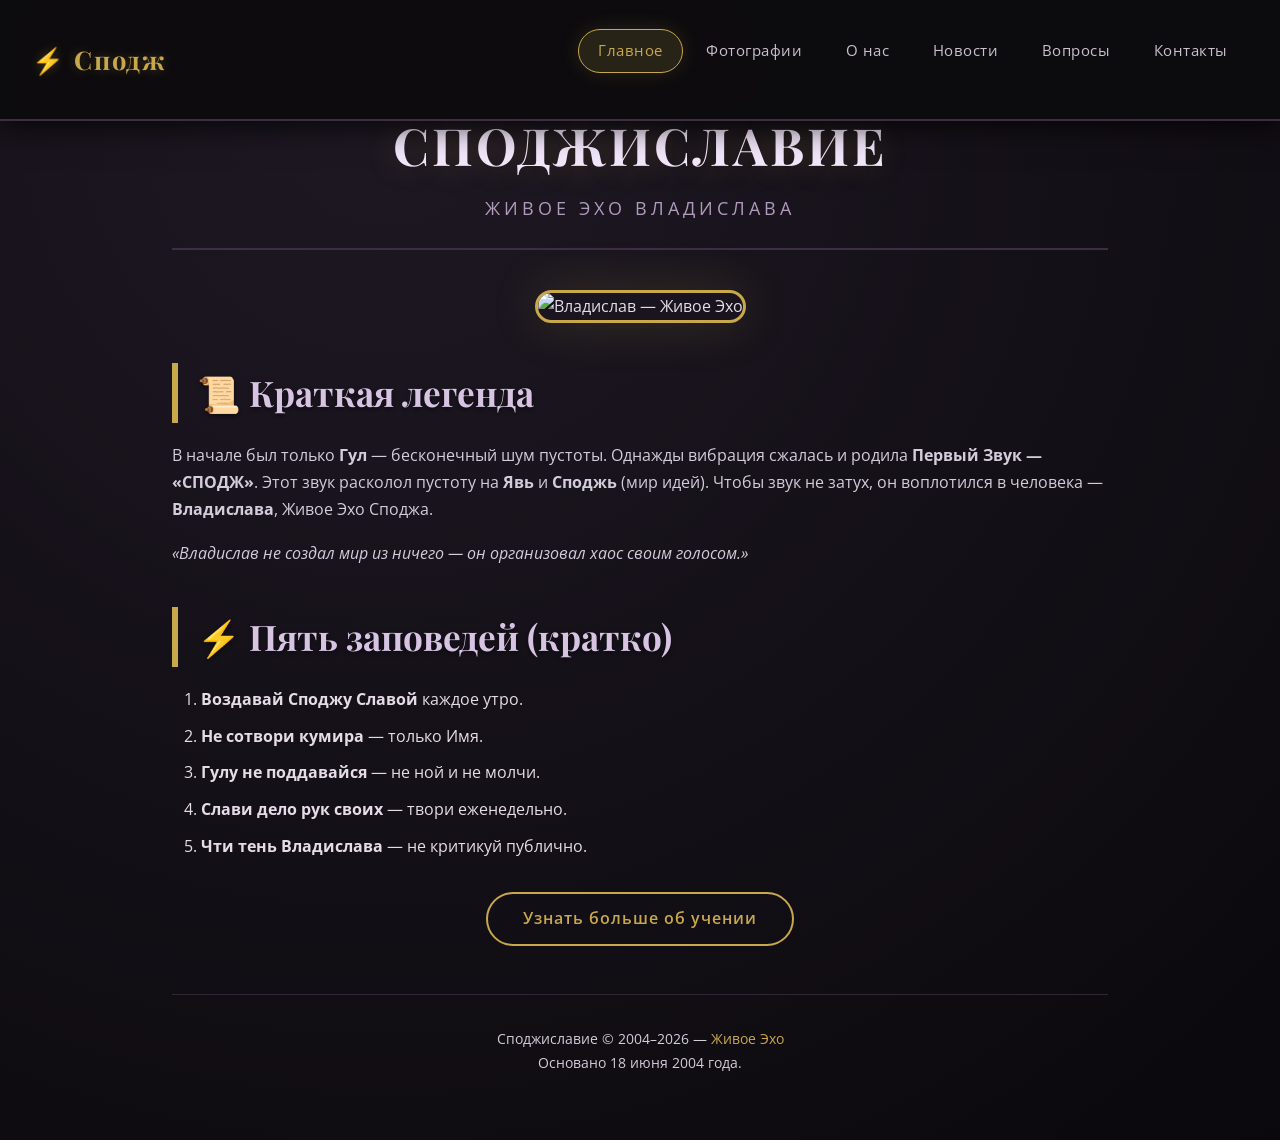
==== index.html @ dd0f2db1 "Add files via upload" ====
<!DOCTYPE html>
<html lang="ru">
<head>
  <meta charset="UTF-8">
  <meta name="viewport" content="width=device-width, initial-scale=1.0">
  <title>Споджиславие – Главная</title>
  <link rel="stylesheet" href="styles.css">
  <link rel="stylesheet" href="https://cdnjs.cloudflare.com/ajax/libs/font-awesome/6.0.0-beta3/css/all.min.css">
</head>
<body>
  <header class="header">
    <div class="logo"><a href="index.html">⚡ Сподж</a></div>
    <button class="menu-toggle" id="menuToggle" aria-label="Меню">
      <span></span><span></span><span></span>
    </button>
    <ul class="nav-links" id="navLinks">
      <li><a href="index.html" class="active">Главное</a></li>
      <li><a href="gallery.html">Фотографии</a></li>
      <li><a href="about.html">О нас</a></li>
      <li><a href="news.html">Новости</a></li>
      <li><a href="faq.html">Вопросы</a></li>
      <li><a href="contacts.html">Контакты</a></li>
    </ul>
  </header>

  <main class="container">
    <h1>СПОДЖИСЛАВИЕ</h1>
    <div class="subhead">Живое Эхо Владислава</div>

    <!-- Фото Бога (основное) -->
    <div style="text-align:center; margin-bottom:2rem;">
      <img src="https://i.ibb.co/FqWRVwMW/photo-2026-06-23-23-48-04.jpg" alt="Владислав — Живое Эхо" style="max-width:100%; max-height:400px; border-radius:24px; border:3px solid #c9a84c; box-shadow:0 0 50px rgba(201,168,76,0.2);">
    </div>

    <h2>📜 Краткая легенда</h2>
    <p>В начале был только <strong>Гул</strong> — бесконечный шум пустоты. Однажды вибрация сжалась и родила <strong>Первый Звук — «СПОДЖ»</strong>. Этот звук расколол пустоту на <strong>Явь</strong> и <strong>Споджь</strong> (мир идей). Чтобы звук не затух, он воплотился в человека — <strong>Владислава</strong>, Живое Эхо Споджа.</p>
    <p><em>«Владислав не создал мир из ничего — он организовал хаос своим голосом.»</em></p>

    <h2>⚡ Пять заповедей (кратко)</h2>
    <ol>
      <li><strong>Воздавай Споджу Славой</strong> каждое утро.</li>
      <li><strong>Не сотвори кумира</strong> — только Имя.</li>
      <li><strong>Гулу не поддавайся</strong> — не ной и не молчи.</li>
      <li><strong>Слави дело рук своих</strong> — твори еженедельно.</li>
      <li><strong>Чти тень Владислава</strong> — не критикуй публично.</li>
    </ol>

    <p style="margin-top:1.5rem; text-align:center;">
      <a href="about.html" class="btn-gold">Узнать больше об учении</a>
    </p>

    <div class="footer">
      <p>Споджиславие © 2004–2026 — <span class="gold">Живое Эхо</span><br>
      Основано 18 июня 2004 года.</p>
    </div>
  </main>

  <script>
    const toggle = document.getElementById('menuToggle');
    const nav = document.getElementById('navLinks');
    toggle.addEventListener('click', () => {
      toggle.classList.toggle('active');
      nav.classList.toggle('open');
    });
    nav.querySelectorAll('a').forEach(link => {
      link.addEventListener('click', () => {
        toggle.classList.remove('active');
        nav.classList.remove('open');
      });
    });
  </script>
</body>
</html>
---- styles.css ----
/* ----- Импорт шрифтов ----- */
@import url('https://fonts.googleapis.com/css2?family=Playfair+Display:ital,wght@0,400;0,700;1,400&family=Open+Sans:wght@300;400;600&display=swap');

/* ----- Общие сбросы ----- */
* {
  margin: 0;
  padding: 0;
  box-sizing: border-box;
}

body {
  font-family: 'Open Sans', sans-serif;
  background: #0d0b0e;
  background-image: radial-gradient(circle at 30% 10%, #1e1823 0%, #0a080c 100%);
  color: #e6dce8;
  line-height: 1.7;
  min-height: 100vh;
  display: flex;
  flex-direction: column;
  padding-top: 70px; /* отступ под фиксированное меню */
}

/* ----- Контейнер ----- */
.container {
  max-width: 1000px;
  margin: 0 auto;
  padding: 2rem 2rem 3rem;
  width: 100%;
  flex: 1;
}

/* ----- Шапка / Меню ----- */
.header {
  position: fixed;
  top: 0;
  left: 0;
  width: 100%;
  background: rgba(13, 11, 14, 0.92);
  backdrop-filter: blur(8px);
  border-bottom: 2px solid #3d2e44;
  z-index: 1000;
  padding: 0.8rem 2rem;
  display: flex;
  align-items: center;
  justify-content: space-between;
  box-shadow: 0 4px 30px rgba(0,0,0,0.8);
}

.logo a {
  font-family: 'Playfair Display', serif;
  font-size: 1.6rem;
  font-weight: 700;
  color: #c9a84c;
  text-decoration: none;
  letter-spacing: 2px;
  text-shadow: 0 0 12px rgba(201, 168, 76, 0.3);
}

.nav-links {
  display: flex;
  gap: 0.2rem;
  list-style: none;
}

.nav-links li a {
  display: block;
  padding: 0.5rem 1.2rem;
  color: #cbc0d0;
  text-decoration: none;
  font-size: 0.95rem;
  font-weight: 400;
  border-radius: 30px;
  transition: all 0.3s ease;
  border: 1px solid transparent;
  letter-spacing: 0.5px;
}

.nav-links li a:hover {
  color: #f2e6fa;
  background: rgba(201, 168, 76, 0.12);
  border-color: #c9a84c55;
}

.nav-links li a.active {
  color: #c9a84c;
  background: rgba(201, 168, 76, 0.15);
  border-color: #c9a84c;
  box-shadow: 0 0 20px rgba(201, 168, 76, 0.15);
}

/* ----- Гамбургер (для мобильных) ----- */
.menu-toggle {
  display: none;
  flex-direction: column;
  gap: 5px;
  cursor: pointer;
  padding: 5px;
  background: none;
  border: none;
}

.menu-toggle span {
  display: block;
  width: 28px;
  height: 3px;
  background: #cbc0d0;
  border-radius: 4px;
  transition: all 0.3s ease;
}

.menu-toggle.active span:nth-child(1) {
  transform: translateY(8px) rotate(45deg);
}
.menu-toggle.active span:nth-child(2) {
  opacity: 0;
}
.menu-toggle.active span:nth-child(3) {
  transform: translateY(-8px) rotate(-45deg);
}

/* ----- Заголовки ----- */
h1 {
  font-family: 'Playfair Display', serif;
  font-size: 3.2rem;
  font-weight: 700;
  color: #f2e6fa;
  text-shadow: 0 0 30px rgba(201, 168, 76, 0.25);
  text-align: center;
  margin-bottom: 0.3rem;
  letter-spacing: 3px;
}

h1 .gold {
  color: #c9a84c;
}

.subhead {
  text-align: center;
  font-size: 1.1rem;
  color: #b09bbd;
  border-bottom: 2px solid #3d2e44;
  padding-bottom: 1.5rem;
  margin-bottom: 2.5rem;
  letter-spacing: 4px;
  text-transform: uppercase;
}

h2 {
  font-family: 'Playfair Display', serif;
  font-size: 2.2rem;
  color: #d7c4e3;
  border-left: 6px solid #c9a84c;
  padding-left: 1.2rem;
  margin: 2.5rem 0 1.2rem;
  text-shadow: 0 2px 4px #00000077;
}

h3 {
  font-family: 'Playfair Display', serif;
  font-size: 1.5rem;
  color: #cbb3d9;
  margin-top: 1.8rem;
  margin-bottom: 0.6rem;
}

/* ----- Текст и списки ----- */
p {
  margin-bottom: 1rem;
  color: #d4ccdb;
}

ul, ol {
  padding-left: 1.8rem;
  margin: 1rem 0 1.5rem;
}

li {
  margin-bottom: 0.6rem;
}

.highlight {
  background: #2b212f;
  padding: 0.2rem 0.8rem;
  border-radius: 12px;
  font-weight: 600;
  color: #e9d9f5;
  display: inline-block;
}

/* ----- Цитата (блок) ----- */
.quote {
  background: #1f1824;
  border-left: 6px solid #c9a84c;
  padding: 1.4rem 2rem;
  border-radius: 20px 8px 8px 20px;
  font-style: italic;
  margin: 1.8rem 0;
  font-size: 1.2rem;
  color: #cfc1db;
  box-shadow: 0 4px 20px rgba(0,0,0,0.4);
}

/* ----- Карточки (для традиций, иерархии) ----- */
.grid-cards {
  display: grid;
  grid-template-columns: repeat(auto-fit, minmax(240px, 1fr));
  gap: 1.5rem;
  margin: 1.5rem 0;
}

.card {
  background: #1b151f;
  padding: 1.2rem 1.5rem;
  border-radius: 20px;
  border-bottom: 4px solid #c9a84c;
  box-shadow: 0 8px 20px rgba(0,0,0,0.5);
  transition: transform 0.2s ease;
}

.card:hover {
  transform: translateY(-4px);
}

.card strong {
  display: block;
  font-size: 1.1rem;
  color: #dcc3ec;
  margin-bottom: 0.3rem;
}

/* ----- Иерархия (теги) ----- */
.hierarchy-tags {
  display: flex;
  flex-wrap: wrap;
  gap: 0.8rem;
  justify-content: center;
  margin: 1.5rem 0;
}

.hierarchy-tag {
  background: #221c28;
  padding: 0.6rem 1.8rem;
  border-radius: 60px;
  border: 1px solid #5d4670;
  font-weight: 500;
  color: #dcc3ec;
}

.hierarchy-tag .role {
  color: #c9a84c;
  font-weight: 300;
}

/* ----- Символ (круг с буквами) ----- */
.symbol-circle {
  width: 160px;
  height: 160px;
  border-radius: 50%;
  background: radial-gradient(circle at 30% 30%, #362c3d, #0e0c10);
  border: 4px solid #c9a84c;
  display: flex;
  align-items: center;
  justify-content: center;
  font-size: 3.8rem;
  font-weight: 700;
  color: #c9a84c;
  text-shadow: 0 0 40px rgba(201, 168, 76, 0.4);
  box-shadow: 0 0 60px #3a2a44;
  letter-spacing: 6px;
  margin: 1rem auto;
}

/* ----- Галерея ----- */
.gallery-grid {
  display: grid;
  grid-template-columns: repeat(auto-fit, minmax(220px, 1fr));
  gap: 1.5rem;
  margin: 2rem 0;
}

.gallery-grid img {
  width: 100%;
  height: 200px;
  object-fit: cover;
  border-radius: 16px;
  border: 2px solid #3d2e44;
  transition: all 0.3s ease;
  box-shadow: 0 4px 15px rgba(0,0,0,0.6);
}

.gallery-grid img:hover {
  transform: scale(1.02);
  border-color: #c9a84c;
  box-shadow: 0 0 30px rgba(201, 168, 76, 0.2);
}

/* ----- Соцсети (иконки) ----- */
.social-links {
  display: flex;
  flex-wrap: wrap;
  gap: 1.2rem;
  justify-content: center;
  margin: 2rem 0;
}

.social-btn {
  display: inline-flex;
  align-items: center;
  gap: 0.6rem;
  background: #221c28;
  padding: 0.7rem 2rem;
  border-radius: 60px;
  border: 1px solid #5d4670;
  color: #dcc3ec;
  text-decoration: none;
  font-weight: 500;
  transition: all 0.3s ease;
}

.social-btn i {
  font-size: 1.5rem;
  color: #c9a84c;
}

.social-btn:hover {
  background: #362c3d;
  border-color: #c9a84c;
  box-shadow: 0 0 25px rgba(201, 168, 76, 0.2);
  transform: translateY(-2px);
}

/* ----- Футер ----- */
.footer {
  margin-top: 3rem;
  text-align: center;
  font-size: 0.9rem;
  color: #6f5d7a;
  border-top: 1px solid #2f2636;
  padding-top: 2rem;
}

.footer .gold {
  color: #c9a84c;
}

/* ----- Кнопка "Узнать больше" ----- */
.btn-gold {
  display: inline-block;
  background: transparent;
  border: 2px solid #c9a84c;
  color: #c9a84c;
  padding: 0.7rem 2.2rem;
  border-radius: 60px;
  text-decoration: none;
  font-weight: 600;
  transition: all 0.3s ease;
  margin-top: 0.5rem;
  letter-spacing: 1px;
}

.btn-gold:hover {
  background: #c9a84c;
  color: #0d0b0e;
  box-shadow: 0 0 30px rgba(201, 168, 76, 0.3);
}

/* ----- Адаптивность ----- */
@media (max-width: 820px) {
  .nav-links {
    display: none;
    flex-direction: column;
    background: rgba(13, 11, 14, 0.98);
    backdrop-filter: blur(8px);
    position: absolute;
    top: 100%;
    left: 0;
    width: 100%;
    padding: 1.5rem 2rem;
    gap: 0.5rem;
    border-bottom: 2px solid #3d2e44;
  }
  .nav-links.open {
    display: flex;
  }
  .nav-links li a {
    padding: 0.8rem 1rem;
    border-radius: 12px;
    font-size: 1.1rem;
  }
  .menu-toggle {
    display: flex;
  }
  body {
    padding-top: 60px;
  }
  .header {
    padding: 0.6rem 1.2rem;
  }
  .logo a {
    font-size: 1.3rem;
  }
  h1 {
    font-size: 2.4rem;
  }
  h2 {
    font-size: 1.8rem;
  }
  .container {
    padding: 1.5rem;
  }
}

@media (max-width: 480px) {
  .grid-cards {
    grid-template-columns: 1fr;
  }
  .gallery-grid {
    grid-template-columns: 1fr 1fr;
  }
  .symbol-circle {
    width: 120px;
    height: 120px;
    font-size: 2.8rem;
  }
}
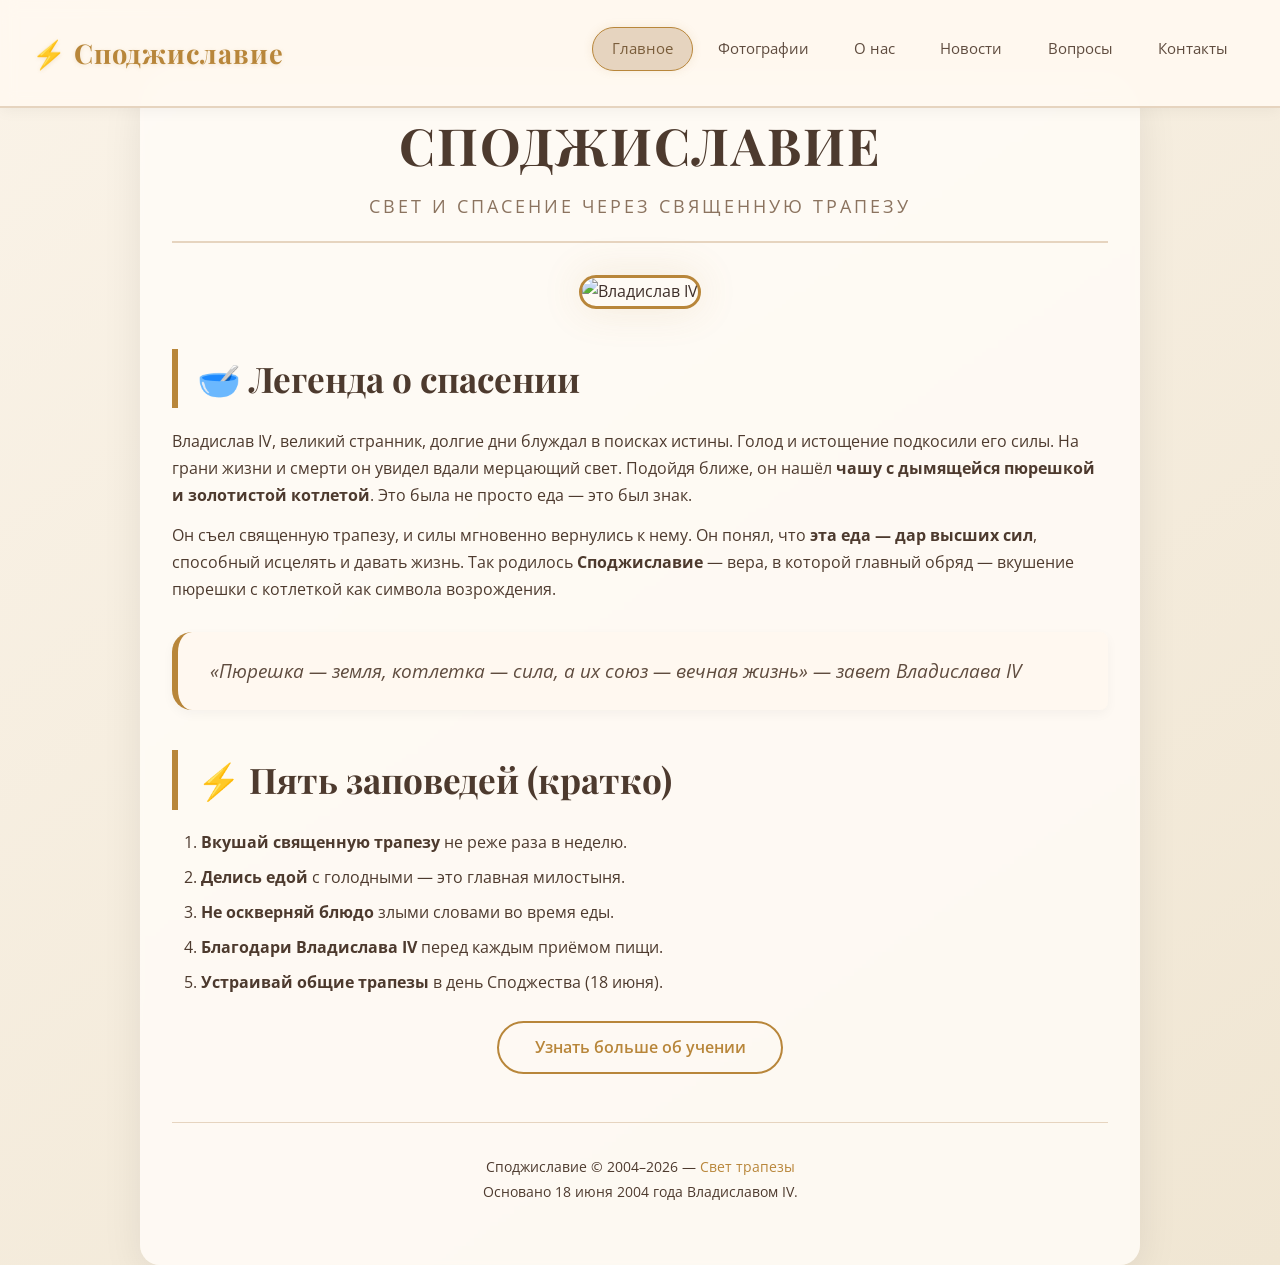
==== commit 91650a06: "Update index.html" ====
--- a/index.html
+++ b/index.html
@@ -9,10 +9,8 @@
 </head>
 <body>
   <header class="header">
-    <div class="logo"><a href="index.html">⚡ Сподж</a></div>
-    <button class="menu-toggle" id="menuToggle" aria-label="Меню">
-      <span></span><span></span><span></span>
-    </button>
+    <div class="logo"><a href="index.html">⚡ Споджиславие</a></div>
+    <button class="menu-toggle" id="menuToggle"><span></span><span></span><span></span></button>
     <ul class="nav-links" id="navLinks">
       <li><a href="index.html" class="active">Главное</a></li>
       <li><a href="gallery.html">Фотографии</a></li>
@@ -25,24 +23,24 @@
 
   <main class="container">
     <h1>СПОДЖИСЛАВИЕ</h1>
-    <div class="subhead">Живое Эхо Владислава</div>
+    <div class="subhead">Свет и спасение через священную трапезу</div>
 
-    <!-- Фото Бога (основное) -->
     <div style="text-align:center; margin-bottom:2rem;">
-      <img src="https://i.ibb.co/FqWRVwMW/photo-2026-06-23-23-48-04.jpg" alt="Владислав — Живое Эхо" style="max-width:100%; max-height:400px; border-radius:24px; border:3px solid #c9a84c; box-shadow:0 0 50px rgba(201,168,76,0.2);">
+      <img src="https://i.ibb.co/FqWRVwMW/photo-2026-06-23-23-48-04.jpg" alt="Владислав IV" style="max-width:100%; max-height:400px; border-radius:24px; border:3px solid #b8863a; box-shadow:0 0 40px rgba(184,134,58,0.15);">
     </div>
 
-    <h2>📜 Краткая легенда</h2>
-    <p>В начале был только <strong>Гул</strong> — бесконечный шум пустоты. Однажды вибрация сжалась и родила <strong>Первый Звук — «СПОДЖ»</strong>. Этот звук расколол пустоту на <strong>Явь</strong> и <strong>Споджь</strong> (мир идей). Чтобы звук не затух, он воплотился в человека — <strong>Владислава</strong>, Живое Эхо Споджа.</p>
-    <p><em>«Владислав не создал мир из ничего — он организовал хаос своим голосом.»</em></p>
+    <h2>🥣 Легенда о спасении</h2>
+    <p>Владислав IV, великий странник, долгие дни блуждал в поисках истины. Голод и истощение подкосили его силы. На грани жизни и смерти он увидел вдали мерцающий свет. Подойдя ближе, он нашёл <strong>чашу с дымящейся пюрешкой и золотистой котлетой</strong>. Это была не просто еда — это был знак.</p>
+    <p>Он съел священную трапезу, и силы мгновенно вернулись к нему. Он понял, что <strong>эта еда — дар высших сил</strong>, способный исцелять и давать жизнь. Так родилось <strong>Споджиславие</strong> — вера, в которой главный обряд — вкушение пюрешки с котлеткой как символа возрождения.</p>
+    <div class="quote">«Пюрешка — земля, котлетка — сила, а их союз — вечная жизнь» — завет Владислава IV</div>
 
     <h2>⚡ Пять заповедей (кратко)</h2>
     <ol>
-      <li><strong>Воздавай Споджу Славой</strong> каждое утро.</li>
-      <li><strong>Не сотвори кумира</strong> — только Имя.</li>
-      <li><strong>Гулу не поддавайся</strong> — не ной и не молчи.</li>
-      <li><strong>Слави дело рук своих</strong> — твори еженедельно.</li>
-      <li><strong>Чти тень Владислава</strong> — не критикуй публично.</li>
+      <li><strong>Вкушай священную трапезу</strong> не реже раза в неделю.</li>
+      <li><strong>Делись едой</strong> с голодными — это главная милостыня.</li>
+      <li><strong>Не оскверняй блюдо</strong> злыми словами во время еды.</li>
+      <li><strong>Благодари Владислава IV</strong> перед каждым приёмом пищи.</li>
+      <li><strong>Устраивай общие трапезы</strong> в день Споджества (18 июня).</li>
     </ol>
 
     <p style="margin-top:1.5rem; text-align:center;">
@@ -50,24 +48,18 @@
     </p>
 
     <div class="footer">
-      <p>Споджиславие © 2004–2026 — <span class="gold">Живое Эхо</span><br>
-      Основано 18 июня 2004 года.</p>
+      <p>Споджиславие © 2004–2026 — <span class="gold">Свет трапезы</span><br>
+      Основано 18 июня 2004 года Владиславом IV.</p>
     </div>
   </main>
 
   <script>
     const toggle = document.getElementById('menuToggle');
     const nav = document.getElementById('navLinks');
-    toggle.addEventListener('click', () => {
-      toggle.classList.toggle('active');
-      nav.classList.toggle('open');
-    });
+    toggle.addEventListener('click', () => { toggle.classList.toggle('active'); nav.classList.toggle('open'); });
     nav.querySelectorAll('a').forEach(link => {
-      link.addEventListener('click', () => {
-        toggle.classList.remove('active');
-        nav.classList.remove('open');
-      });
+      link.addEventListener('click', () => { toggle.classList.remove('active'); nav.classList.remove('open'); });
     });
   </script>
 </body>
-</html>+</html>
--- a/styles.css
+++ b/styles.css
@@ -1,7 +1,5 @@
-/* ----- Импорт шрифтов ----- */
 @import url('https://fonts.googleapis.com/css2?family=Playfair+Display:ital,wght@0,400;0,700;1,400&family=Open+Sans:wght@300;400;600&display=swap');
 
-/* ----- Общие сбросы ----- */
 * {
   margin: 0;
   padding: 0;
@@ -10,85 +8,85 @@
 
 body {
   font-family: 'Open Sans', sans-serif;
-  background: #0d0b0e;
-  background-image: radial-gradient(circle at 30% 10%, #1e1823 0%, #0a080c 100%);
-  color: #e6dce8;
+  background: linear-gradient(145deg, #faf3e8 0%, #f0e6d3 100%);
+  color: #3e2f2a;
   line-height: 1.7;
   min-height: 100vh;
-  display: flex;
-  flex-direction: column;
-  padding-top: 70px; /* отступ под фиксированное меню */
-}
-
-/* ----- Контейнер ----- */
+  padding-top: 70px;
+}
+
 .container {
   max-width: 1000px;
   margin: 0 auto;
   padding: 2rem 2rem 3rem;
   width: 100%;
   flex: 1;
-}
-
-/* ----- Шапка / Меню ----- */
+  background: rgba(255, 252, 247, 0.85);
+  backdrop-filter: blur(2px);
+  border-radius: 40px 40px 20px 20px;
+  box-shadow: 0 10px 40px rgba(0,0,0,0.08);
+}
+
+/* ----- Header / Menu ----- */
 .header {
   position: fixed;
   top: 0;
   left: 0;
   width: 100%;
-  background: rgba(13, 11, 14, 0.92);
+  background: rgba(255, 249, 240, 0.92);
   backdrop-filter: blur(8px);
-  border-bottom: 2px solid #3d2e44;
+  border-bottom: 2px solid #e6d4bf;
   z-index: 1000;
-  padding: 0.8rem 2rem;
+  padding: 0.7rem 2rem;
   display: flex;
   align-items: center;
   justify-content: space-between;
-  box-shadow: 0 4px 30px rgba(0,0,0,0.8);
+  box-shadow: 0 2px 15px rgba(0,0,0,0.05);
 }
 
 .logo a {
   font-family: 'Playfair Display', serif;
-  font-size: 1.6rem;
+  font-size: 1.7rem;
   font-weight: 700;
-  color: #c9a84c;
+  color: #b8863a;
   text-decoration: none;
-  letter-spacing: 2px;
-  text-shadow: 0 0 12px rgba(201, 168, 76, 0.3);
-}
+  letter-spacing: 1px;
+  text-shadow: 0 1px 4px rgba(184, 134, 58, 0.2);
+}
+.logo a:hover { color: #a06d2e; }
 
 .nav-links {
   display: flex;
-  gap: 0.2rem;
+  gap: 0.3rem;
   list-style: none;
 }
 
 .nav-links li a {
   display: block;
   padding: 0.5rem 1.2rem;
-  color: #cbc0d0;
+  color: #5f4c3f;
   text-decoration: none;
   font-size: 0.95rem;
   font-weight: 400;
   border-radius: 30px;
-  transition: all 0.3s ease;
+  transition: all 0.25s ease;
   border: 1px solid transparent;
-  letter-spacing: 0.5px;
 }
 
 .nav-links li a:hover {
-  color: #f2e6fa;
-  background: rgba(201, 168, 76, 0.12);
-  border-color: #c9a84c55;
+  background: #f5e4d3;
+  border-color: #d4b594;
+  color: #3e2f2a;
 }
 
 .nav-links li a.active {
-  color: #c9a84c;
-  background: rgba(201, 168, 76, 0.15);
-  border-color: #c9a84c;
-  box-shadow: 0 0 20px rgba(201, 168, 76, 0.15);
-}
-
-/* ----- Гамбургер (для мобильных) ----- */
+  background: #e6d4bf;
+  border-color: #b8863a;
+  color: #7a5d3b;
+  box-shadow: 0 0 10px rgba(184, 134, 58, 0.15);
+}
+
+/* ----- Гамбургер ----- */
 .menu-toggle {
   display: none;
   flex-direction: column;
@@ -98,133 +96,109 @@
   background: none;
   border: none;
 }
-
 .menu-toggle span {
   display: block;
   width: 28px;
   height: 3px;
-  background: #cbc0d0;
+  background: #5f4c3f;
   border-radius: 4px;
-  transition: all 0.3s ease;
-}
-
-.menu-toggle.active span:nth-child(1) {
-  transform: translateY(8px) rotate(45deg);
-}
-.menu-toggle.active span:nth-child(2) {
-  opacity: 0;
-}
-.menu-toggle.active span:nth-child(3) {
-  transform: translateY(-8px) rotate(-45deg);
-}
-
-/* ----- Заголовки ----- */
+  transition: all 0.3s;
+}
+.menu-toggle.active span:nth-child(1) { transform: translateY(8px) rotate(45deg); }
+.menu-toggle.active span:nth-child(2) { opacity: 0; }
+.menu-toggle.active span:nth-child(3) { transform: translateY(-8px) rotate(-45deg); }
+
+/* ----- Типографика ----- */
 h1 {
   font-family: 'Playfair Display', serif;
   font-size: 3.2rem;
   font-weight: 700;
-  color: #f2e6fa;
-  text-shadow: 0 0 30px rgba(201, 168, 76, 0.25);
+  color: #4d3a2e;
   text-align: center;
-  margin-bottom: 0.3rem;
-  letter-spacing: 3px;
-}
-
-h1 .gold {
-  color: #c9a84c;
-}
+  margin-bottom: 0.2rem;
+  letter-spacing: 2px;
+}
+h1 .gold { color: #b8863a; }
 
 .subhead {
   text-align: center;
   font-size: 1.1rem;
-  color: #b09bbd;
-  border-bottom: 2px solid #3d2e44;
-  padding-bottom: 1.5rem;
-  margin-bottom: 2.5rem;
-  letter-spacing: 4px;
+  color: #8b735f;
+  border-bottom: 2px solid #e6d4bf;
+  padding-bottom: 1.2rem;
+  margin-bottom: 2rem;
+  letter-spacing: 3px;
   text-transform: uppercase;
 }
 
 h2 {
   font-family: 'Playfair Display', serif;
   font-size: 2.2rem;
-  color: #d7c4e3;
-  border-left: 6px solid #c9a84c;
+  color: #4d3a2e;
+  border-left: 6px solid #b8863a;
   padding-left: 1.2rem;
   margin: 2.5rem 0 1.2rem;
-  text-shadow: 0 2px 4px #00000077;
 }
 
 h3 {
   font-family: 'Playfair Display', serif;
   font-size: 1.5rem;
-  color: #cbb3d9;
+  color: #6b4f3a;
   margin-top: 1.8rem;
   margin-bottom: 0.6rem;
 }
 
-/* ----- Текст и списки ----- */
-p {
-  margin-bottom: 1rem;
-  color: #d4ccdb;
-}
-
-ul, ol {
-  padding-left: 1.8rem;
-  margin: 1rem 0 1.5rem;
-}
-
-li {
-  margin-bottom: 0.6rem;
-}
+p, li {
+  color: #4d3a2e;
+  margin-bottom: 0.8rem;
+}
+
+ul, ol { padding-left: 1.8rem; margin: 1rem 0; }
+li { margin-bottom: 0.5rem; }
 
 .highlight {
-  background: #2b212f;
+  background: #f5e4d3;
   padding: 0.2rem 0.8rem;
   border-radius: 12px;
   font-weight: 600;
-  color: #e9d9f5;
-  display: inline-block;
+  color: #7a5d3b;
 }
 
 /* ----- Цитата (блок) ----- */
 .quote {
-  background: #1f1824;
-  border-left: 6px solid #c9a84c;
+  background: #fff8f0;
+  border-left: 6px solid #b8863a;
   padding: 1.4rem 2rem;
   border-radius: 20px 8px 8px 20px;
   font-style: italic;
   margin: 1.8rem 0;
   font-size: 1.2rem;
-  color: #cfc1db;
-  box-shadow: 0 4px 20px rgba(0,0,0,0.4);
-}
-
-/* ----- Карточки (для традиций, иерархии) ----- */
+  color: #5f4c3f;
+  box-shadow: 0 4px 12px rgba(0,0,0,0.04);
+}
+
+/* ----- Карточки (традиции) ----- */
 .grid-cards {
   display: grid;
-  grid-template-columns: repeat(auto-fit, minmax(240px, 1fr));
+  grid-template-columns: repeat(auto-fit, minmax(220px, 1fr));
   gap: 1.5rem;
   margin: 1.5rem 0;
 }
 
 .card {
-  background: #1b151f;
+  background: #ffffffdd;
+  backdrop-filter: blur(2px);
   padding: 1.2rem 1.5rem;
   border-radius: 20px;
-  border-bottom: 4px solid #c9a84c;
-  box-shadow: 0 8px 20px rgba(0,0,0,0.5);
-  transition: transform 0.2s ease;
-}
-
-.card:hover {
-  transform: translateY(-4px);
-}
-
+  border-bottom: 4px solid #b8863a;
+  box-shadow: 0 6px 20px rgba(0,0,0,0.04);
+  transition: transform 0.2s;
+}
+.card:hover { transform: translateY(-4px); }
 .card strong {
   display: block;
   font-size: 1.1rem;
-  color: #dcc3ec;
+  color: #7a5d3b;
   margin-bottom: 0.3rem;
 }
 
@@ -236,62 +210,56 @@
   justify-content: center;
   margin: 1.5rem 0;
 }
-
 .hierarchy-tag {
-  background: #221c28;
+  background: #fff8f0;
   padding: 0.6rem 1.8rem;
   border-radius: 60px;
-  border: 1px solid #5d4670;
+  border: 1px solid #d4b594;
   font-weight: 500;
-  color: #dcc3ec;
-}
-
-.hierarchy-tag .role {
-  color: #c9a84c;
-  font-weight: 300;
-}
-
-/* ----- Символ (круг с буквами) ----- */
+  color: #4d3a2e;
+}
+.hierarchy-tag .role { color: #b8863a; font-weight: 300; }
+
+/* ----- Символ (круг с едой) ----- */
 .symbol-circle {
   width: 160px;
   height: 160px;
   border-radius: 50%;
-  background: radial-gradient(circle at 30% 30%, #362c3d, #0e0c10);
-  border: 4px solid #c9a84c;
+  background: #fffcf5;
+  border: 4px solid #b8863a;
   display: flex;
   align-items: center;
   justify-content: center;
-  font-size: 3.8rem;
-  font-weight: 700;
-  color: #c9a84c;
-  text-shadow: 0 0 40px rgba(201, 168, 76, 0.4);
-  box-shadow: 0 0 60px #3a2a44;
-  letter-spacing: 6px;
   margin: 1rem auto;
+  box-shadow: 0 0 30px rgba(184, 134, 58, 0.15);
+}
+.symbol-circle img {
+  width: 100px;
+  height: 100px;
+  object-fit: contain;
+  filter: drop-shadow(0 2px 8px rgba(0,0,0,0.1));
 }
 
 /* ----- Галерея ----- */
 .gallery-grid {
   display: grid;
-  grid-template-columns: repeat(auto-fit, minmax(220px, 1fr));
+  grid-template-columns: repeat(auto-fit, minmax(200px, 1fr));
   gap: 1.5rem;
   margin: 2rem 0;
 }
-
 .gallery-grid img {
   width: 100%;
   height: 200px;
   object-fit: cover;
   border-radius: 16px;
-  border: 2px solid #3d2e44;
-  transition: all 0.3s ease;
-  box-shadow: 0 4px 15px rgba(0,0,0,0.6);
-}
-
+  border: 2px solid #e6d4bf;
+  transition: all 0.3s;
+  box-shadow: 0 4px 12px rgba(0,0,0,0.04);
+}
 .gallery-grid img:hover {
   transform: scale(1.02);
-  border-color: #c9a84c;
-  box-shadow: 0 0 30px rgba(201, 168, 76, 0.2);
+  border-color: #b8863a;
+  box-shadow: 0 0 25px rgba(184, 134, 58, 0.15);
 }
 
 /* ----- Соцсети (иконки) ----- */
@@ -302,31 +270,43 @@
   justify-content: center;
   margin: 2rem 0;
 }
-
 .social-btn {
   display: inline-flex;
   align-items: center;
   gap: 0.6rem;
-  background: #221c28;
+  background: #fffcf5;
   padding: 0.7rem 2rem;
   border-radius: 60px;
-  border: 1px solid #5d4670;
-  color: #dcc3ec;
+  border: 1px solid #d4b594;
+  color: #4d3a2e;
   text-decoration: none;
   font-weight: 500;
-  transition: all 0.3s ease;
-}
-
-.social-btn i {
-  font-size: 1.5rem;
-  color: #c9a84c;
-}
-
+  transition: all 0.25s;
+}
+.social-btn i { font-size: 1.5rem; color: #b8863a; }
 .social-btn:hover {
-  background: #362c3d;
-  border-color: #c9a84c;
-  box-shadow: 0 0 25px rgba(201, 168, 76, 0.2);
+  background: #f5e4d3;
+  border-color: #b8863a;
+  box-shadow: 0 0 20px rgba(184, 134, 58, 0.1);
   transform: translateY(-2px);
+}
+
+/* ----- Кнопка "Узнать больше" ----- */
+.btn-gold {
+  display: inline-block;
+  background: transparent;
+  border: 2px solid #b8863a;
+  color: #b8863a;
+  padding: 0.7rem 2.2rem;
+  border-radius: 60px;
+  text-decoration: none;
+  font-weight: 600;
+  transition: all 0.3s;
+}
+.btn-gold:hover {
+  background: #b8863a;
+  color: #fffcf5;
+  box-shadow: 0 0 25px rgba(184, 134, 58, 0.3);
 }
 
 /* ----- Футер ----- */
@@ -334,92 +314,40 @@
   margin-top: 3rem;
   text-align: center;
   font-size: 0.9rem;
-  color: #6f5d7a;
-  border-top: 1px solid #2f2636;
+  color: #8b735f;
+  border-top: 1px solid #e6d4bf;
   padding-top: 2rem;
 }
-
-.footer .gold {
-  color: #c9a84c;
-}
-
-/* ----- Кнопка "Узнать больше" ----- */
-.btn-gold {
-  display: inline-block;
-  background: transparent;
-  border: 2px solid #c9a84c;
-  color: #c9a84c;
-  padding: 0.7rem 2.2rem;
-  border-radius: 60px;
-  text-decoration: none;
-  font-weight: 600;
-  transition: all 0.3s ease;
-  margin-top: 0.5rem;
-  letter-spacing: 1px;
-}
-
-.btn-gold:hover {
-  background: #c9a84c;
-  color: #0d0b0e;
-  box-shadow: 0 0 30px rgba(201, 168, 76, 0.3);
-}
+.footer .gold { color: #b8863a; }
 
 /* ----- Адаптивность ----- */
 @media (max-width: 820px) {
   .nav-links {
     display: none;
     flex-direction: column;
-    background: rgba(13, 11, 14, 0.98);
-    backdrop-filter: blur(8px);
+    background: #fffcf5;
     position: absolute;
     top: 100%;
     left: 0;
     width: 100%;
     padding: 1.5rem 2rem;
     gap: 0.5rem;
-    border-bottom: 2px solid #3d2e44;
+    border-bottom: 2px solid #e6d4bf;
+    box-shadow: 0 8px 20px rgba(0,0,0,0.04);
   }
-  .nav-links.open {
-    display: flex;
-  }
-  .nav-links li a {
-    padding: 0.8rem 1rem;
-    border-radius: 12px;
-    font-size: 1.1rem;
-  }
-  .menu-toggle {
-    display: flex;
-  }
-  body {
-    padding-top: 60px;
-  }
-  .header {
-    padding: 0.6rem 1.2rem;
-  }
-  .logo a {
-    font-size: 1.3rem;
-  }
-  h1 {
-    font-size: 2.4rem;
-  }
-  h2 {
-    font-size: 1.8rem;
-  }
-  .container {
-    padding: 1.5rem;
-  }
-}
-
+  .nav-links.open { display: flex; }
+  .nav-links li a { padding: 0.8rem 1rem; border-radius: 12px; }
+  .menu-toggle { display: flex; }
+  body { padding-top: 60px; }
+  .header { padding: 0.6rem 1.2rem; }
+  .logo a { font-size: 1.3rem; }
+  h1 { font-size: 2.4rem; }
+  h2 { font-size: 1.8rem; }
+  .container { padding: 1.5rem; }
+}
 @media (max-width: 480px) {
-  .grid-cards {
-    grid-template-columns: 1fr;
-  }
-  .gallery-grid {
-    grid-template-columns: 1fr 1fr;
-  }
-  .symbol-circle {
-    width: 120px;
-    height: 120px;
-    font-size: 2.8rem;
-  }
-}+  .grid-cards { grid-template-columns: 1fr; }
+  .gallery-grid { grid-template-columns: 1fr 1fr; }
+  .symbol-circle { width: 120px; height: 120px; }
+  .symbol-circle img { width: 70px; height: 70px; }
+}
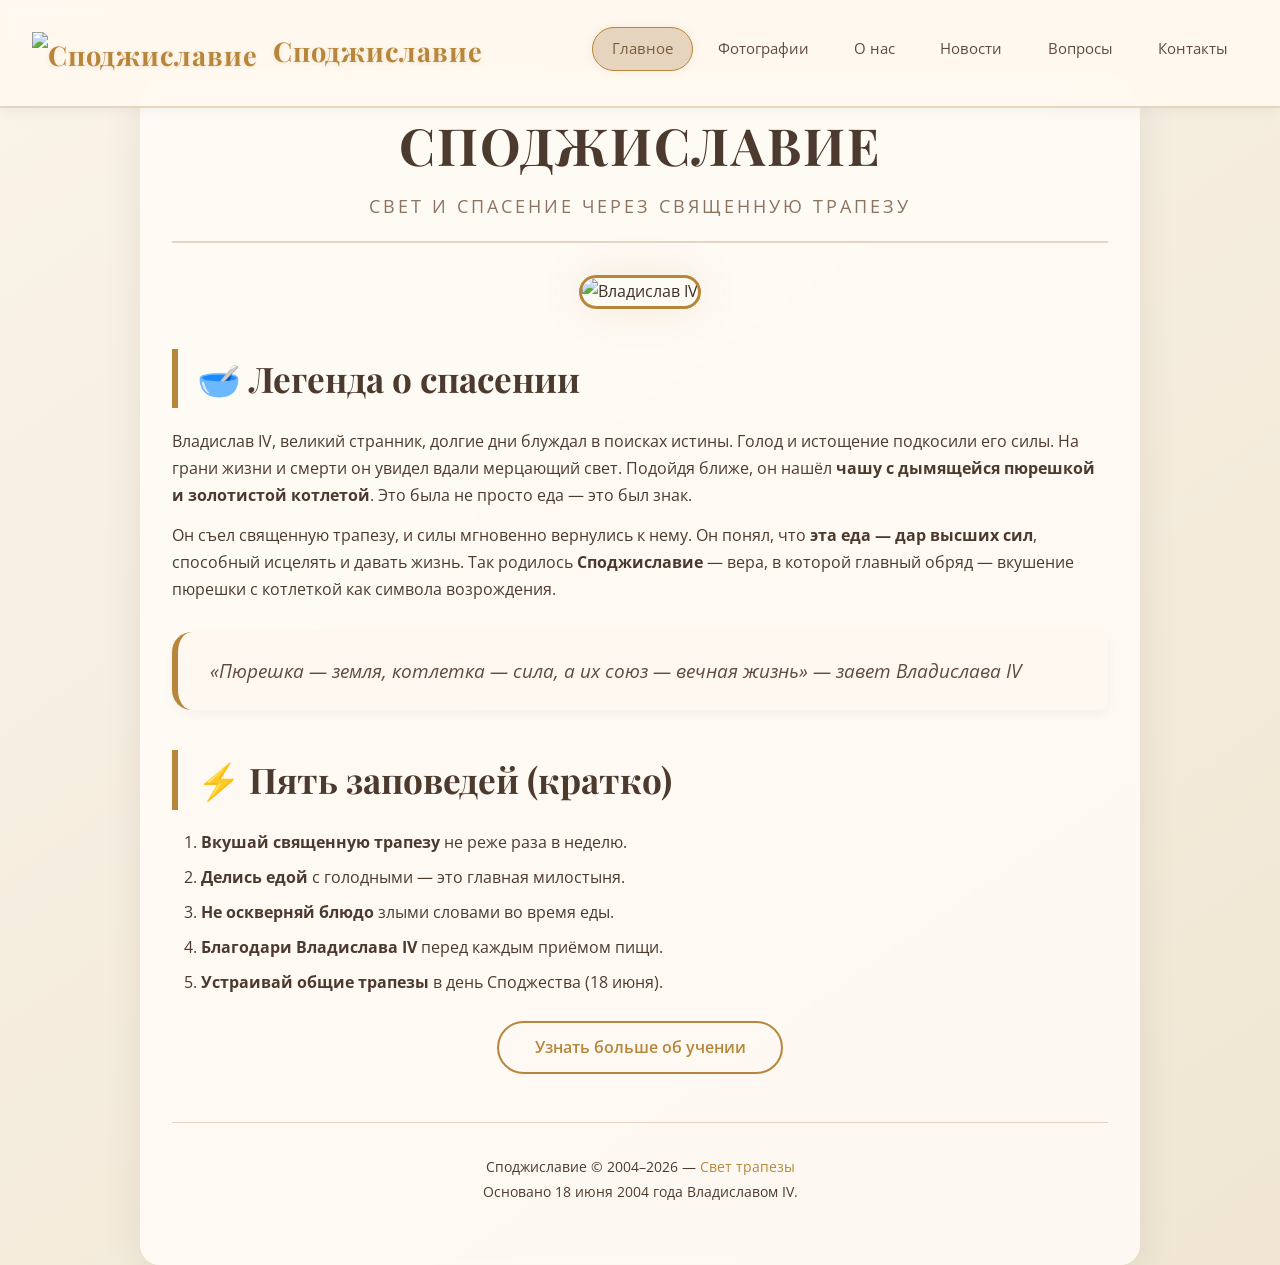
==== commit 75bc422e: "Update index.html" ====
--- a/index.html
+++ b/index.html
@@ -9,7 +9,12 @@
 </head>
 <body>
   <header class="header">
-    <div class="logo"><a href="index.html">⚡ Споджиславие</a></div>
+    <div class="logo">
+      <a href="index.html">
+        <img src="https://i.ibb.co/d4G3b1pc/21312.png" alt="Споджиславие" style="height: 36px; width: auto; vertical-align: middle; margin-right: 8px;">
+        Споджиславие
+      </a>
+    </div>
     <button class="menu-toggle" id="menuToggle"><span></span><span></span><span></span></button>
     <ul class="nav-links" id="navLinks">
       <li><a href="index.html" class="active">Главное</a></li>
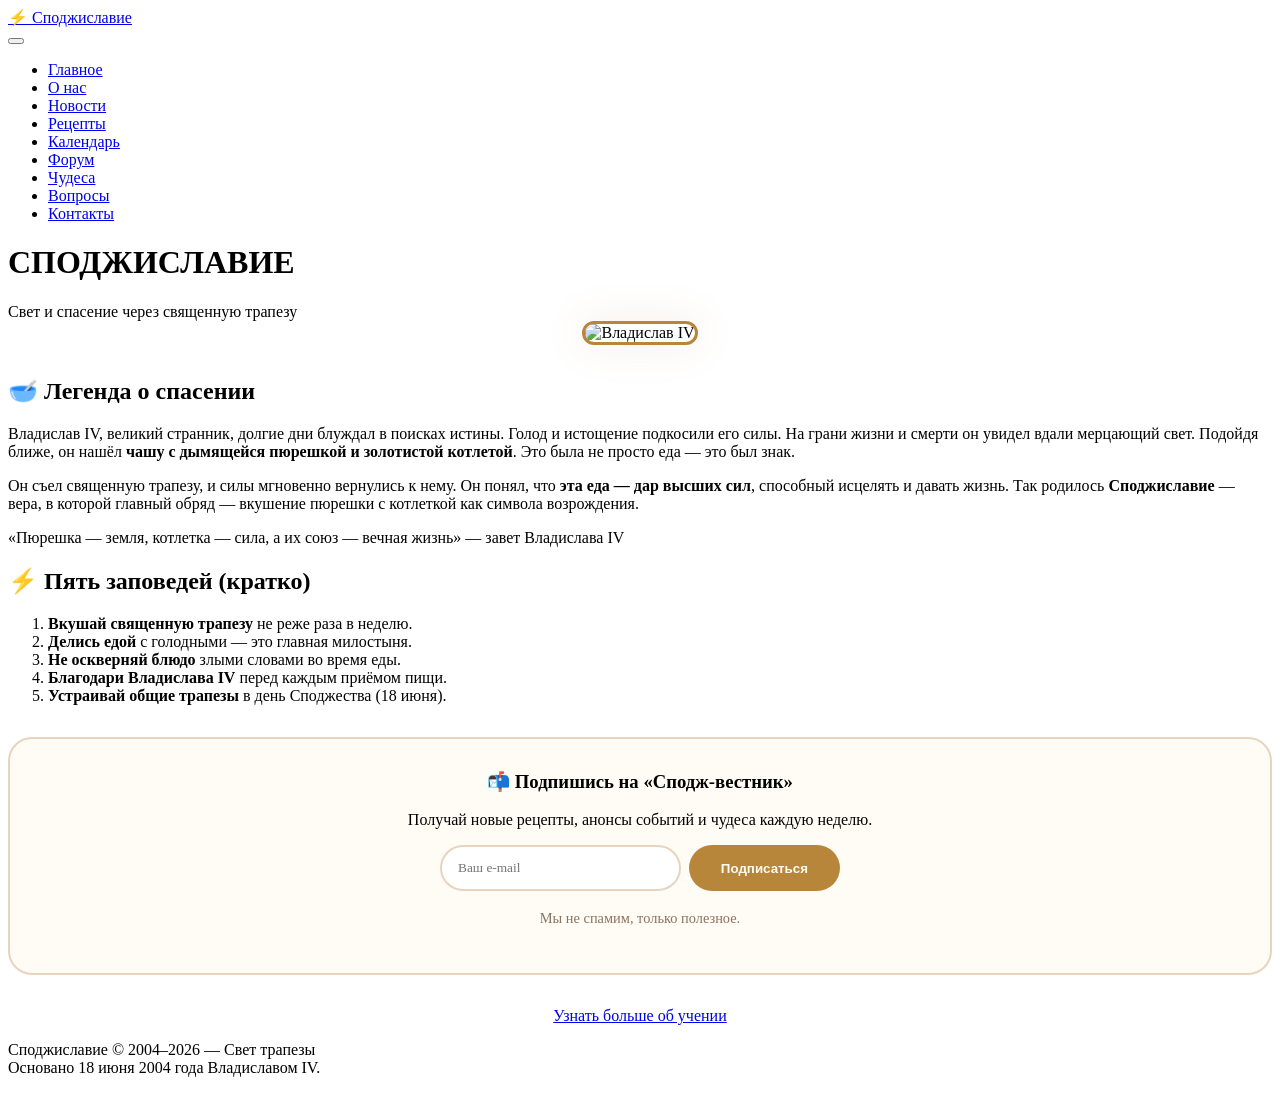
==== commit e22b1aa7: "Update index.html" ====
--- a/index.html
+++ b/index.html
@@ -9,19 +9,17 @@
 </head>
 <body>
   <header class="header">
-    <div class="logo">
-      <a href="index.html">
-        <img src="https://i.ibb.co/d4G3b1pc/21312.png" alt="Споджиславие" style="height: 36px; width: auto; vertical-align: middle; margin-right: 8px;">
-        Споджиславие
-      </a>
-    </div>
+    <div class="logo"><a href="index.html">⚡ Споджиславие</a></div>
     <button class="menu-toggle" id="menuToggle"><span></span><span></span><span></span></button>
     <ul class="nav-links" id="navLinks">
       <li><a href="index.html" class="active">Главное</a></li>
-      <li><a href="gallery.html">Фотографии</a></li>
       <li><a href="about.html">О нас</a></li>
       <li><a href="news.html">Новости</a></li>
-      <li><a href="faq.html">Вопросы</a></li>
+      <li><a href="recipes.html">Рецепты</a></li>
+      <li><a href="calendar.html">Календарь</a></li>
+      <li><a href="forum.html">Форум</a></li>
+      <li><a href="miracles.html">Чудеса</a></li>
+      <li><a href="ask.html">Вопросы</a></li>
       <li><a href="contacts.html">Контакты</a></li>
     </ul>
   </header>
@@ -48,7 +46,21 @@
       <li><strong>Устраивай общие трапезы</strong> в день Споджества (18 июня).</li>
     </ol>
 
-    <p style="margin-top:1.5rem; text-align:center;">
+    <!-- Блок подписки на главной -->
+    <div style="background:#fffcf5; border-radius:24px; padding:2rem; margin:2rem 0; border:2px solid #e6d4bf; text-align:center;">
+      <h3 style="margin-top:0;">📬 Подпишись на «Сподж-вестник»</h3>
+      <p style="margin-bottom:1rem;">Получай новые рецепты, анонсы событий и чудеса каждую неделю.</p>
+      <form action="https://formspree.io/f/your-endpoint" method="POST" style="max-width:400px; margin:0 auto;">
+        <div class="form-group" style="display:flex; gap:0.5rem; flex-wrap:wrap; justify-content:center;">
+          <input type="email" name="email" placeholder="Ваш e-mail" required style="flex:1; min-width:200px; padding:0.8rem 1rem; border:2px solid #e6d4bf; border-radius:60px; background:#fff;">
+          <button type="submit" class="btn-submit" style="padding:0.8rem 2rem;">Подписаться</button>
+        </div>
+        <input type="hidden" name="_subject" value="Новая подписка на Сподж-вестник">
+      </form>
+      <p style="font-size:0.9rem; color:#8b735f; margin-top:0.5rem;">Мы не спамим, только полезное.</p>
+    </div>
+
+    <p style="text-align:center;">
       <a href="about.html" class="btn-gold">Узнать больше об учении</a>
     </p>
 
--- a/styles.css
+++ b/styles.css
@@ -1,353 +1,132 @@
-@import url('https://fonts.googleapis.com/css2?family=Playfair+Display:ital,wght@0,400;0,700;1,400&family=Open+Sans:wght@300;400;600&display=swap');
+/* ----- Новые стили для рецептов, календаря, форм ----- */
 
-* {
-  margin: 0;
-  padding: 0;
-  box-sizing: border-box;
+/* Рецепты */
+.recipe-card {
+  background: #fffcf5;
+  border-radius: 24px;
+  padding: 1.5rem;
+  margin-bottom: 2rem;
+  border: 1px solid #e6d4bf;
+  box-shadow: 0 4px 15px rgba(0,0,0,0.03);
+  transition: 0.3s;
 }
-
-body {
-  font-family: 'Open Sans', sans-serif;
-  background: linear-gradient(145deg, #faf3e8 0%, #f0e6d3 100%);
-  color: #3e2f2a;
-  line-height: 1.7;
-  min-height: 100vh;
-  padding-top: 70px;
-}
-
-.container {
-  max-width: 1000px;
-  margin: 0 auto;
-  padding: 2rem 2rem 3rem;
+.recipe-card:hover { box-shadow: 0 8px 25px rgba(184,134,58,0.1); }
+.recipe-card h3 { margin-top: 0; }
+.recipe-card img {
   width: 100%;
-  flex: 1;
-  background: rgba(255, 252, 247, 0.85);
-  backdrop-filter: blur(2px);
-  border-radius: 40px 40px 20px 20px;
-  box-shadow: 0 10px 40px rgba(0,0,0,0.08);
-}
-
-/* ----- Header / Menu ----- */
-.header {
-  position: fixed;
-  top: 0;
-  left: 0;
-  width: 100%;
-  background: rgba(255, 249, 240, 0.92);
-  backdrop-filter: blur(8px);
-  border-bottom: 2px solid #e6d4bf;
-  z-index: 1000;
-  padding: 0.7rem 2rem;
-  display: flex;
-  align-items: center;
-  justify-content: space-between;
-  box-shadow: 0 2px 15px rgba(0,0,0,0.05);
-}
-
-.logo a {
-  font-family: 'Playfair Display', serif;
-  font-size: 1.7rem;
-  font-weight: 700;
-  color: #b8863a;
-  text-decoration: none;
-  letter-spacing: 1px;
-  text-shadow: 0 1px 4px rgba(184, 134, 58, 0.2);
-}
-.logo a:hover { color: #a06d2e; }
-
-.nav-links {
-  display: flex;
-  gap: 0.3rem;
-  list-style: none;
-}
-
-.nav-links li a {
-  display: block;
-  padding: 0.5rem 1.2rem;
-  color: #5f4c3f;
-  text-decoration: none;
-  font-size: 0.95rem;
-  font-weight: 400;
-  border-radius: 30px;
-  transition: all 0.25s ease;
-  border: 1px solid transparent;
-}
-
-.nav-links li a:hover {
-  background: #f5e4d3;
-  border-color: #d4b594;
-  color: #3e2f2a;
-}
-
-.nav-links li a.active {
-  background: #e6d4bf;
-  border-color: #b8863a;
-  color: #7a5d3b;
-  box-shadow: 0 0 10px rgba(184, 134, 58, 0.15);
-}
-
-/* ----- Гамбургер ----- */
-.menu-toggle {
-  display: none;
-  flex-direction: column;
-  gap: 5px;
-  cursor: pointer;
-  padding: 5px;
-  background: none;
-  border: none;
-}
-.menu-toggle span {
-  display: block;
-  width: 28px;
-  height: 3px;
-  background: #5f4c3f;
-  border-radius: 4px;
-  transition: all 0.3s;
-}
-.menu-toggle.active span:nth-child(1) { transform: translateY(8px) rotate(45deg); }
-.menu-toggle.active span:nth-child(2) { opacity: 0; }
-.menu-toggle.active span:nth-child(3) { transform: translateY(-8px) rotate(-45deg); }
-
-/* ----- Типографика ----- */
-h1 {
-  font-family: 'Playfair Display', serif;
-  font-size: 3.2rem;
-  font-weight: 700;
-  color: #4d3a2e;
-  text-align: center;
-  margin-bottom: 0.2rem;
-  letter-spacing: 2px;
-}
-h1 .gold { color: #b8863a; }
-
-.subhead {
-  text-align: center;
-  font-size: 1.1rem;
-  color: #8b735f;
-  border-bottom: 2px solid #e6d4bf;
-  padding-bottom: 1.2rem;
-  margin-bottom: 2rem;
-  letter-spacing: 3px;
-  text-transform: uppercase;
-}
-
-h2 {
-  font-family: 'Playfair Display', serif;
-  font-size: 2.2rem;
-  color: #4d3a2e;
-  border-left: 6px solid #b8863a;
-  padding-left: 1.2rem;
-  margin: 2.5rem 0 1.2rem;
-}
-
-h3 {
-  font-family: 'Playfair Display', serif;
-  font-size: 1.5rem;
-  color: #6b4f3a;
-  margin-top: 1.8rem;
-  margin-bottom: 0.6rem;
-}
-
-p, li {
-  color: #4d3a2e;
-  margin-bottom: 0.8rem;
-}
-
-ul, ol { padding-left: 1.8rem; margin: 1rem 0; }
-li { margin-bottom: 0.5rem; }
-
-.highlight {
-  background: #f5e4d3;
-  padding: 0.2rem 0.8rem;
-  border-radius: 12px;
-  font-weight: 600;
-  color: #7a5d3b;
-}
-
-/* ----- Цитата (блок) ----- */
-.quote {
-  background: #fff8f0;
-  border-left: 6px solid #b8863a;
-  padding: 1.4rem 2rem;
-  border-radius: 20px 8px 8px 20px;
-  font-style: italic;
-  margin: 1.8rem 0;
-  font-size: 1.2rem;
-  color: #5f4c3f;
-  box-shadow: 0 4px 12px rgba(0,0,0,0.04);
-}
-
-/* ----- Карточки (традиции) ----- */
-.grid-cards {
-  display: grid;
-  grid-template-columns: repeat(auto-fit, minmax(220px, 1fr));
-  gap: 1.5rem;
-  margin: 1.5rem 0;
-}
-
-.card {
-  background: #ffffffdd;
-  backdrop-filter: blur(2px);
-  padding: 1.2rem 1.5rem;
-  border-radius: 20px;
-  border-bottom: 4px solid #b8863a;
-  box-shadow: 0 6px 20px rgba(0,0,0,0.04);
-  transition: transform 0.2s;
-}
-.card:hover { transform: translateY(-4px); }
-.card strong {
-  display: block;
-  font-size: 1.1rem;
-  color: #7a5d3b;
-  margin-bottom: 0.3rem;
-}
-
-/* ----- Иерархия (теги) ----- */
-.hierarchy-tags {
-  display: flex;
-  flex-wrap: wrap;
-  gap: 0.8rem;
-  justify-content: center;
-  margin: 1.5rem 0;
-}
-.hierarchy-tag {
-  background: #fff8f0;
-  padding: 0.6rem 1.8rem;
-  border-radius: 60px;
-  border: 1px solid #d4b594;
-  font-weight: 500;
-  color: #4d3a2e;
-}
-.hierarchy-tag .role { color: #b8863a; font-weight: 300; }
-
-/* ----- Символ (круг с едой) ----- */
-.symbol-circle {
-  width: 160px;
-  height: 160px;
-  border-radius: 50%;
-  background: #fffcf5;
-  border: 4px solid #b8863a;
-  display: flex;
-  align-items: center;
-  justify-content: center;
-  margin: 1rem auto;
-  box-shadow: 0 0 30px rgba(184, 134, 58, 0.15);
-}
-.symbol-circle img {
-  width: 100px;
-  height: 100px;
-  object-fit: contain;
-  filter: drop-shadow(0 2px 8px rgba(0,0,0,0.1));
-}
-
-/* ----- Галерея ----- */
-.gallery-grid {
-  display: grid;
-  grid-template-columns: repeat(auto-fit, minmax(200px, 1fr));
-  gap: 1.5rem;
-  margin: 2rem 0;
-}
-.gallery-grid img {
-  width: 100%;
-  height: 200px;
+  max-height: 200px;
   object-fit: cover;
   border-radius: 16px;
   border: 2px solid #e6d4bf;
-  transition: all 0.3s;
-  box-shadow: 0 4px 12px rgba(0,0,0,0.04);
+  margin: 0.5rem 0;
 }
-.gallery-grid img:hover {
-  transform: scale(1.02);
-  border-color: #b8863a;
-  box-shadow: 0 0 25px rgba(184, 134, 58, 0.15);
+.recipe-card .ingredients, .recipe-card .steps {
+  background: #faf3e8;
+  padding: 0.8rem 1.2rem;
+  border-radius: 16px;
+  margin: 0.8rem 0;
 }
 
-/* ----- Соцсети (иконки) ----- */
-.social-links {
-  display: flex;
-  flex-wrap: wrap;
-  gap: 1.2rem;
-  justify-content: center;
-  margin: 2rem 0;
+/* Календарь */
+.calendar-grid {
+  display: grid;
+  grid-template-columns: repeat(auto-fit, minmax(200px, 1fr));
+  gap: 1rem;
+  margin: 1.5rem 0;
 }
-.social-btn {
-  display: inline-flex;
-  align-items: center;
-  gap: 0.6rem;
+.calendar-item {
   background: #fffcf5;
-  padding: 0.7rem 2rem;
+  padding: 1rem;
+  border-radius: 16px;
+  border-left: 6px solid #b8863a;
+  box-shadow: 0 2px 8px rgba(0,0,0,0.02);
+}
+.calendar-item .date {
+  font-weight: 700;
+  color: #b8863a;
+  font-size: 1.2rem;
+}
+.calendar-item .event { color: #4d3a2e; }
+
+/* Формы */
+.form-group {
+  margin-bottom: 1.2rem;
+}
+.form-group label {
+  display: block;
+  font-weight: 600;
+  color: #4d3a2e;
+  margin-bottom: 0.3rem;
+}
+.form-group input, .form-group textarea {
+  width: 100%;
+  padding: 0.8rem 1rem;
+  border: 2px solid #e6d4bf;
+  border-radius: 16px;
+  background: #fffcf5;
+  font-family: inherit;
+  transition: 0.3s;
+}
+.form-group input:focus, .form-group textarea:focus {
+  outline: none;
+  border-color: #b8863a;
+  box-shadow: 0 0 0 3px rgba(184,134,58,0.1);
+}
+.form-group textarea { min-height: 120px; resize: vertical; }
+
+.btn-submit {
+  background: #b8863a;
+  color: #fffcf5;
+  border: none;
+  padding: 0.8rem 2.5rem;
   border-radius: 60px;
-  border: 1px solid #d4b594;
-  color: #4d3a2e;
-  text-decoration: none;
-  font-weight: 500;
-  transition: all 0.25s;
+  font-weight: 600;
+  cursor: pointer;
+  transition: 0.3s;
 }
-.social-btn i { font-size: 1.5rem; color: #b8863a; }
-.social-btn:hover {
-  background: #f5e4d3;
-  border-color: #b8863a;
-  box-shadow: 0 0 20px rgba(184, 134, 58, 0.1);
-  transform: translateY(-2px);
+.btn-submit:hover {
+  background: #a06d2e;
+  box-shadow: 0 4px 15px rgba(184,134,58,0.3);
 }
 
-/* ----- Кнопка "Узнать больше" ----- */
-.btn-gold {
-  display: inline-block;
-  background: transparent;
-  border: 2px solid #b8863a;
+/* Гостевая книга / Форум */
+.forum-post {
+  background: #fffcf5;
+  border-radius: 16px;
+  padding: 1.2rem 1.5rem;
+  margin-bottom: 1rem;
+  border: 1px solid #e6d4bf;
+}
+.forum-post .author {
+  font-weight: 600;
   color: #b8863a;
-  padding: 0.7rem 2.2rem;
-  border-radius: 60px;
-  text-decoration: none;
-  font-weight: 600;
-  transition: all 0.3s;
 }
-.btn-gold:hover {
-  background: #b8863a;
-  color: #fffcf5;
-  box-shadow: 0 0 25px rgba(184, 134, 58, 0.3);
+.forum-post .date {
+  color: #8b735f;
+  font-size: 0.9rem;
 }
+.forum-post .text { margin-top: 0.5rem; }
 
-/* ----- Футер ----- */
-.footer {
-  margin-top: 3rem;
-  text-align: center;
-  font-size: 0.9rem;
-  color: #8b735f;
-  border-top: 1px solid #e6d4bf;
-  padding-top: 2rem;
+/* Чудеса */
+.miracle-card {
+  background: #fffcf5;
+  padding: 1.5rem;
+  border-radius: 20px;
+  border: 1px solid #e6d4bf;
+  margin-bottom: 1.5rem;
+  transition: 0.3s;
 }
-.footer .gold { color: #b8863a; }
+.miracle-card:hover { border-color: #b8863a; }
+.miracle-card .title {
+  font-weight: 700;
+  font-size: 1.2rem;
+  color: #4d3a2e;
+}
+.miracle-card .author { color: #b8863a; }
+.miracle-card .story { margin-top: 0.8rem; }
 
-/* ----- Адаптивность ----- */
-@media (max-width: 820px) {
-  .nav-links {
-    display: none;
-    flex-direction: column;
-    background: #fffcf5;
-    position: absolute;
-    top: 100%;
-    left: 0;
-    width: 100%;
-    padding: 1.5rem 2rem;
-    gap: 0.5rem;
-    border-bottom: 2px solid #e6d4bf;
-    box-shadow: 0 8px 20px rgba(0,0,0,0.04);
-  }
-  .nav-links.open { display: flex; }
-  .nav-links li a { padding: 0.8rem 1rem; border-radius: 12px; }
-  .menu-toggle { display: flex; }
-  body { padding-top: 60px; }
-  .header { padding: 0.6rem 1.2rem; }
-  .logo a { font-size: 1.3rem; }
-  h1 { font-size: 2.4rem; }
-  h2 { font-size: 1.8rem; }
-  .container { padding: 1.5rem; }
+/* Адаптив */
+@media (max-width: 600px) {
+  .calendar-grid { grid-template-columns: 1fr; }
+  .recipe-card img { max-height: 150px; }
 }
-@media (max-width: 480px) {
-  .grid-cards { grid-template-columns: 1fr; }
-  .gallery-grid { grid-template-columns: 1fr 1fr; }
-  .symbol-circle { width: 120px; height: 120px; }
-  .symbol-circle img { width: 70px; height: 70px; }
-}
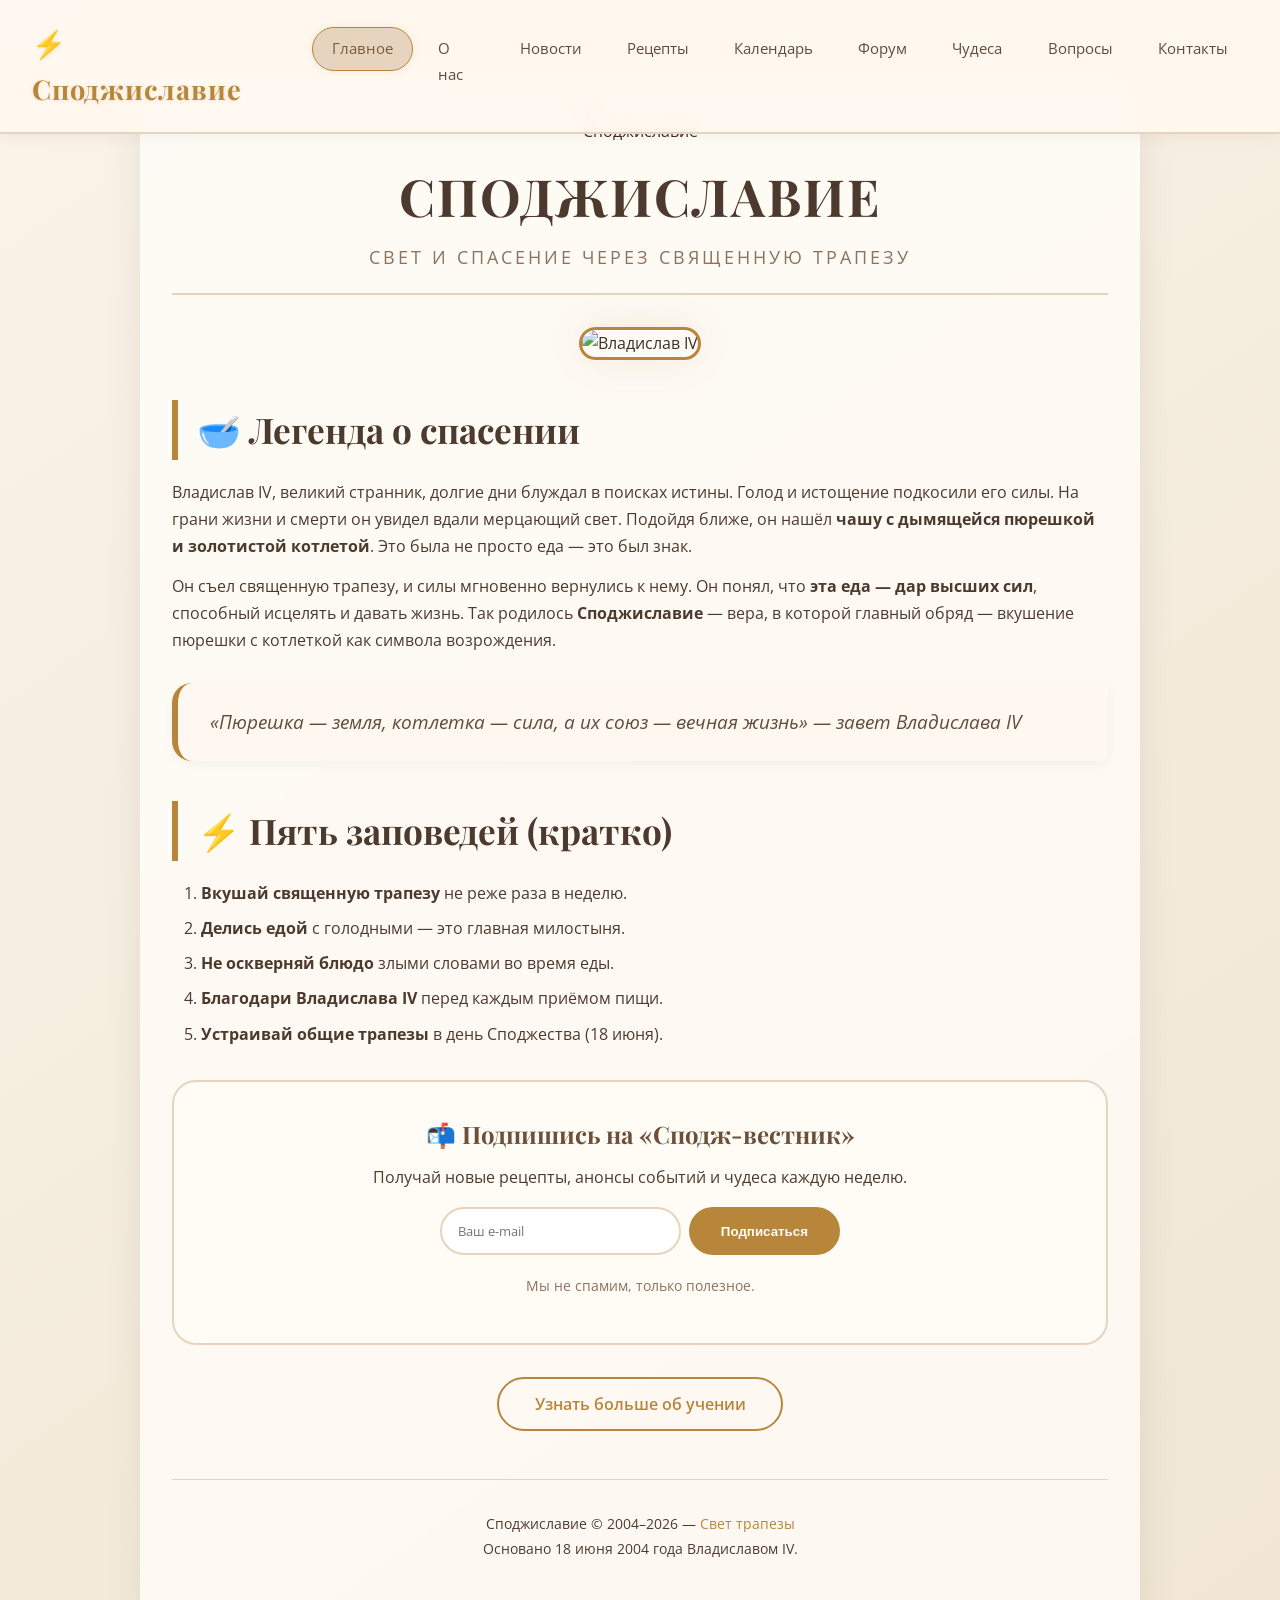
==== commit 333cd525: "Update index.html" ====
--- a/index.html
+++ b/index.html
@@ -25,6 +25,10 @@
   </header>
 
   <main class="container">
+    <!-- Вместо молнии — ваша картинка -->
+    <div style="text-align:center; margin-bottom:0.5rem;">
+      <img src="https://i.ibb.co/67zNNZr9/image.png" alt="Споджиславие" style="max-width:120px; height:auto;">
+    </div>
     <h1>СПОДЖИСЛАВИЕ</h1>
     <div class="subhead">Свет и спасение через священную трапезу</div>
 
@@ -50,7 +54,7 @@
     <div style="background:#fffcf5; border-radius:24px; padding:2rem; margin:2rem 0; border:2px solid #e6d4bf; text-align:center;">
       <h3 style="margin-top:0;">📬 Подпишись на «Сподж-вестник»</h3>
       <p style="margin-bottom:1rem;">Получай новые рецепты, анонсы событий и чудеса каждую неделю.</p>
-      <form action="https://formspree.io/f/your-endpoint" method="POST" style="max-width:400px; margin:0 auto;">
+      <form action="https://formspree.io/f/xdarkrpz" method="POST" style="max-width:400px; margin:0 auto;">
         <div class="form-group" style="display:flex; gap:0.5rem; flex-wrap:wrap; justify-content:center;">
           <input type="email" name="email" placeholder="Ваш e-mail" required style="flex:1; min-width:200px; padding:0.8rem 1rem; border:2px solid #e6d4bf; border-radius:60px; background:#fff;">
           <button type="submit" class="btn-submit" style="padding:0.8rem 2rem;">Подписаться</button>
--- a/styles.css
+++ b/styles.css
@@ -1,6 +1,315 @@
-/* ----- Новые стили для рецептов, календаря, форм ----- */
-
-/* Рецепты */
+@import url('https://fonts.googleapis.com/css2?family=Playfair+Display:ital,wght@0,400;0,700;1,400&family=Open+Sans:wght@300;400;600&display=swap');
+
+* {
+  margin: 0;
+  padding: 0;
+  box-sizing: border-box;
+}
+
+body {
+  font-family: 'Open Sans', sans-serif;
+  background: linear-gradient(145deg, #faf3e8 0%, #f0e6d3 100%);
+  color: #3e2f2a;
+  line-height: 1.7;
+  min-height: 100vh;
+  padding-top: 70px;
+}
+
+.container {
+  max-width: 1000px;
+  margin: 0 auto;
+  padding: 2rem 2rem 3rem;
+  width: 100%;
+  flex: 1;
+  background: rgba(255, 252, 247, 0.85);
+  backdrop-filter: blur(2px);
+  border-radius: 40px 40px 20px 20px;
+  box-shadow: 0 10px 40px rgba(0,0,0,0.08);
+}
+
+.header {
+  position: fixed;
+  top: 0;
+  left: 0;
+  width: 100%;
+  background: rgba(255, 249, 240, 0.92);
+  backdrop-filter: blur(8px);
+  border-bottom: 2px solid #e6d4bf;
+  z-index: 1000;
+  padding: 0.7rem 2rem;
+  display: flex;
+  align-items: center;
+  justify-content: space-between;
+  box-shadow: 0 2px 15px rgba(0,0,0,0.05);
+}
+
+.logo a {
+  font-family: 'Playfair Display', serif;
+  font-size: 1.7rem;
+  font-weight: 700;
+  color: #b8863a;
+  text-decoration: none;
+  letter-spacing: 1px;
+  text-shadow: 0 1px 4px rgba(184, 134, 58, 0.2);
+}
+.logo a:hover { color: #a06d2e; }
+
+.nav-links {
+  display: flex;
+  gap: 0.3rem;
+  list-style: none;
+}
+
+.nav-links li a {
+  display: block;
+  padding: 0.5rem 1.2rem;
+  color: #5f4c3f;
+  text-decoration: none;
+  font-size: 0.95rem;
+  font-weight: 400;
+  border-radius: 30px;
+  transition: all 0.25s ease;
+  border: 1px solid transparent;
+}
+
+.nav-links li a:hover {
+  background: #f5e4d3;
+  border-color: #d4b594;
+  color: #3e2f2a;
+}
+
+.nav-links li a.active {
+  background: #e6d4bf;
+  border-color: #b8863a;
+  color: #7a5d3b;
+  box-shadow: 0 0 10px rgba(184, 134, 58, 0.15);
+}
+
+.menu-toggle {
+  display: none;
+  flex-direction: column;
+  gap: 5px;
+  cursor: pointer;
+  padding: 5px;
+  background: none;
+  border: none;
+}
+.menu-toggle span {
+  display: block;
+  width: 28px;
+  height: 3px;
+  background: #5f4c3f;
+  border-radius: 4px;
+  transition: all 0.3s;
+}
+.menu-toggle.active span:nth-child(1) { transform: translateY(8px) rotate(45deg); }
+.menu-toggle.active span:nth-child(2) { opacity: 0; }
+.menu-toggle.active span:nth-child(3) { transform: translateY(-8px) rotate(-45deg); }
+
+h1 {
+  font-family: 'Playfair Display', serif;
+  font-size: 3.2rem;
+  font-weight: 700;
+  color: #4d3a2e;
+  text-align: center;
+  margin-bottom: 0.2rem;
+  letter-spacing: 2px;
+}
+h1 .gold { color: #b8863a; }
+
+.subhead {
+  text-align: center;
+  font-size: 1.1rem;
+  color: #8b735f;
+  border-bottom: 2px solid #e6d4bf;
+  padding-bottom: 1.2rem;
+  margin-bottom: 2rem;
+  letter-spacing: 3px;
+  text-transform: uppercase;
+}
+
+h2 {
+  font-family: 'Playfair Display', serif;
+  font-size: 2.2rem;
+  color: #4d3a2e;
+  border-left: 6px solid #b8863a;
+  padding-left: 1.2rem;
+  margin: 2.5rem 0 1.2rem;
+}
+
+h3 {
+  font-family: 'Playfair Display', serif;
+  font-size: 1.5rem;
+  color: #6b4f3a;
+  margin-top: 1.8rem;
+  margin-bottom: 0.6rem;
+}
+
+p, li {
+  color: #4d3a2e;
+  margin-bottom: 0.8rem;
+}
+
+ul, ol { padding-left: 1.8rem; margin: 1rem 0; }
+li { margin-bottom: 0.5rem; }
+
+.highlight {
+  background: #f5e4d3;
+  padding: 0.2rem 0.8rem;
+  border-radius: 12px;
+  font-weight: 600;
+  color: #7a5d3b;
+}
+
+.quote {
+  background: #fff8f0;
+  border-left: 6px solid #b8863a;
+  padding: 1.4rem 2rem;
+  border-radius: 20px 8px 8px 20px;
+  font-style: italic;
+  margin: 1.8rem 0;
+  font-size: 1.2rem;
+  color: #5f4c3f;
+  box-shadow: 0 4px 12px rgba(0,0,0,0.04);
+}
+
+.grid-cards {
+  display: grid;
+  grid-template-columns: repeat(auto-fit, minmax(220px, 1fr));
+  gap: 1.5rem;
+  margin: 1.5rem 0;
+}
+
+.card {
+  background: #ffffffdd;
+  backdrop-filter: blur(2px);
+  padding: 1.2rem 1.5rem;
+  border-radius: 20px;
+  border-bottom: 4px solid #b8863a;
+  box-shadow: 0 6px 20px rgba(0,0,0,0.04);
+  transition: transform 0.2s;
+}
+.card:hover { transform: translateY(-4px); }
+.card strong {
+  display: block;
+  font-size: 1.1rem;
+  color: #7a5d3b;
+  margin-bottom: 0.3rem;
+}
+
+.hierarchy-tags {
+  display: flex;
+  flex-wrap: wrap;
+  gap: 0.8rem;
+  justify-content: center;
+  margin: 1.5rem 0;
+}
+.hierarchy-tag {
+  background: #fff8f0;
+  padding: 0.6rem 1.8rem;
+  border-radius: 60px;
+  border: 1px solid #d4b594;
+  font-weight: 500;
+  color: #4d3a2e;
+}
+.hierarchy-tag .role { color: #b8863a; font-weight: 300; }
+
+.symbol-circle {
+  width: 160px;
+  height: 160px;
+  border-radius: 50%;
+  background: #fffcf5;
+  border: 4px solid #b8863a;
+  display: flex;
+  align-items: center;
+  justify-content: center;
+  margin: 1rem auto;
+  box-shadow: 0 0 30px rgba(184, 134, 58, 0.15);
+}
+.symbol-circle img {
+  width: 100px;
+  height: 100px;
+  object-fit: contain;
+  filter: drop-shadow(0 2px 8px rgba(0,0,0,0.1));
+}
+
+.gallery-grid {
+  display: grid;
+  grid-template-columns: repeat(auto-fit, minmax(200px, 1fr));
+  gap: 1.5rem;
+  margin: 2rem 0;
+}
+.gallery-grid img {
+  width: 100%;
+  height: 200px;
+  object-fit: cover;
+  border-radius: 16px;
+  border: 2px solid #e6d4bf;
+  transition: all 0.3s;
+  box-shadow: 0 4px 12px rgba(0,0,0,0.04);
+}
+.gallery-grid img:hover {
+  transform: scale(1.02);
+  border-color: #b8863a;
+  box-shadow: 0 0 25px rgba(184, 134, 58, 0.15);
+}
+
+.social-links {
+  display: flex;
+  flex-wrap: wrap;
+  gap: 1.2rem;
+  justify-content: center;
+  margin: 2rem 0;
+}
+.social-btn {
+  display: inline-flex;
+  align-items: center;
+  gap: 0.6rem;
+  background: #fffcf5;
+  padding: 0.7rem 2rem;
+  border-radius: 60px;
+  border: 1px solid #d4b594;
+  color: #4d3a2e;
+  text-decoration: none;
+  font-weight: 500;
+  transition: all 0.25s;
+}
+.social-btn i { font-size: 1.5rem; color: #b8863a; }
+.social-btn:hover {
+  background: #f5e4d3;
+  border-color: #b8863a;
+  box-shadow: 0 0 20px rgba(184, 134, 58, 0.1);
+  transform: translateY(-2px);
+}
+
+.btn-gold {
+  display: inline-block;
+  background: transparent;
+  border: 2px solid #b8863a;
+  color: #b8863a;
+  padding: 0.7rem 2.2rem;
+  border-radius: 60px;
+  text-decoration: none;
+  font-weight: 600;
+  transition: all 0.3s;
+}
+.btn-gold:hover {
+  background: #b8863a;
+  color: #fffcf5;
+  box-shadow: 0 0 25px rgba(184, 134, 58, 0.3);
+}
+
+.footer {
+  margin-top: 3rem;
+  text-align: center;
+  font-size: 0.9rem;
+  color: #8b735f;
+  border-top: 1px solid #e6d4bf;
+  padding-top: 2rem;
+}
+.footer .gold { color: #b8863a; }
+
+/* Новые стили для рецептов, календаря, форм */
 .recipe-card {
   background: #fffcf5;
   border-radius: 24px;
@@ -27,7 +336,6 @@
   margin: 0.8rem 0;
 }
 
-/* Календарь */
 .calendar-grid {
   display: grid;
   grid-template-columns: repeat(auto-fit, minmax(200px, 1fr));
@@ -48,7 +356,6 @@
 }
 .calendar-item .event { color: #4d3a2e; }
 
-/* Формы */
 .form-group {
   margin-bottom: 1.2rem;
 }
@@ -89,7 +396,6 @@
   box-shadow: 0 4px 15px rgba(184,134,58,0.3);
 }
 
-/* Гостевая книга / Форум */
 .forum-post {
   background: #fffcf5;
   border-radius: 16px;
@@ -107,7 +413,6 @@
 }
 .forum-post .text { margin-top: 0.5rem; }
 
-/* Чудеса */
 .miracle-card {
   background: #fffcf5;
   padding: 1.5rem;
@@ -125,8 +430,35 @@
 .miracle-card .author { color: #b8863a; }
 .miracle-card .story { margin-top: 0.8rem; }
 
-/* Адаптив */
-@media (max-width: 600px) {
+@media (max-width: 820px) {
+  .nav-links {
+    display: none;
+    flex-direction: column;
+    background: #fffcf5;
+    position: absolute;
+    top: 100%;
+    left: 0;
+    width: 100%;
+    padding: 1.5rem 2rem;
+    gap: 0.5rem;
+    border-bottom: 2px solid #e6d4bf;
+    box-shadow: 0 8px 20px rgba(0,0,0,0.04);
+  }
+  .nav-links.open { display: flex; }
+  .nav-links li a { padding: 0.8rem 1rem; border-radius: 12px; }
+  .menu-toggle { display: flex; }
+  body { padding-top: 60px; }
+  .header { padding: 0.6rem 1.2rem; }
+  .logo a { font-size: 1.3rem; }
+  h1 { font-size: 2.4rem; }
+  h2 { font-size: 1.8rem; }
+  .container { padding: 1.5rem; }
   .calendar-grid { grid-template-columns: 1fr; }
   .recipe-card img { max-height: 150px; }
 }
+@media (max-width: 480px) {
+  .grid-cards { grid-template-columns: 1fr; }
+  .gallery-grid { grid-template-columns: 1fr 1fr; }
+  .symbol-circle { width: 120px; height: 120px; }
+  .symbol-circle img { width: 70px; height: 70px; }
+}
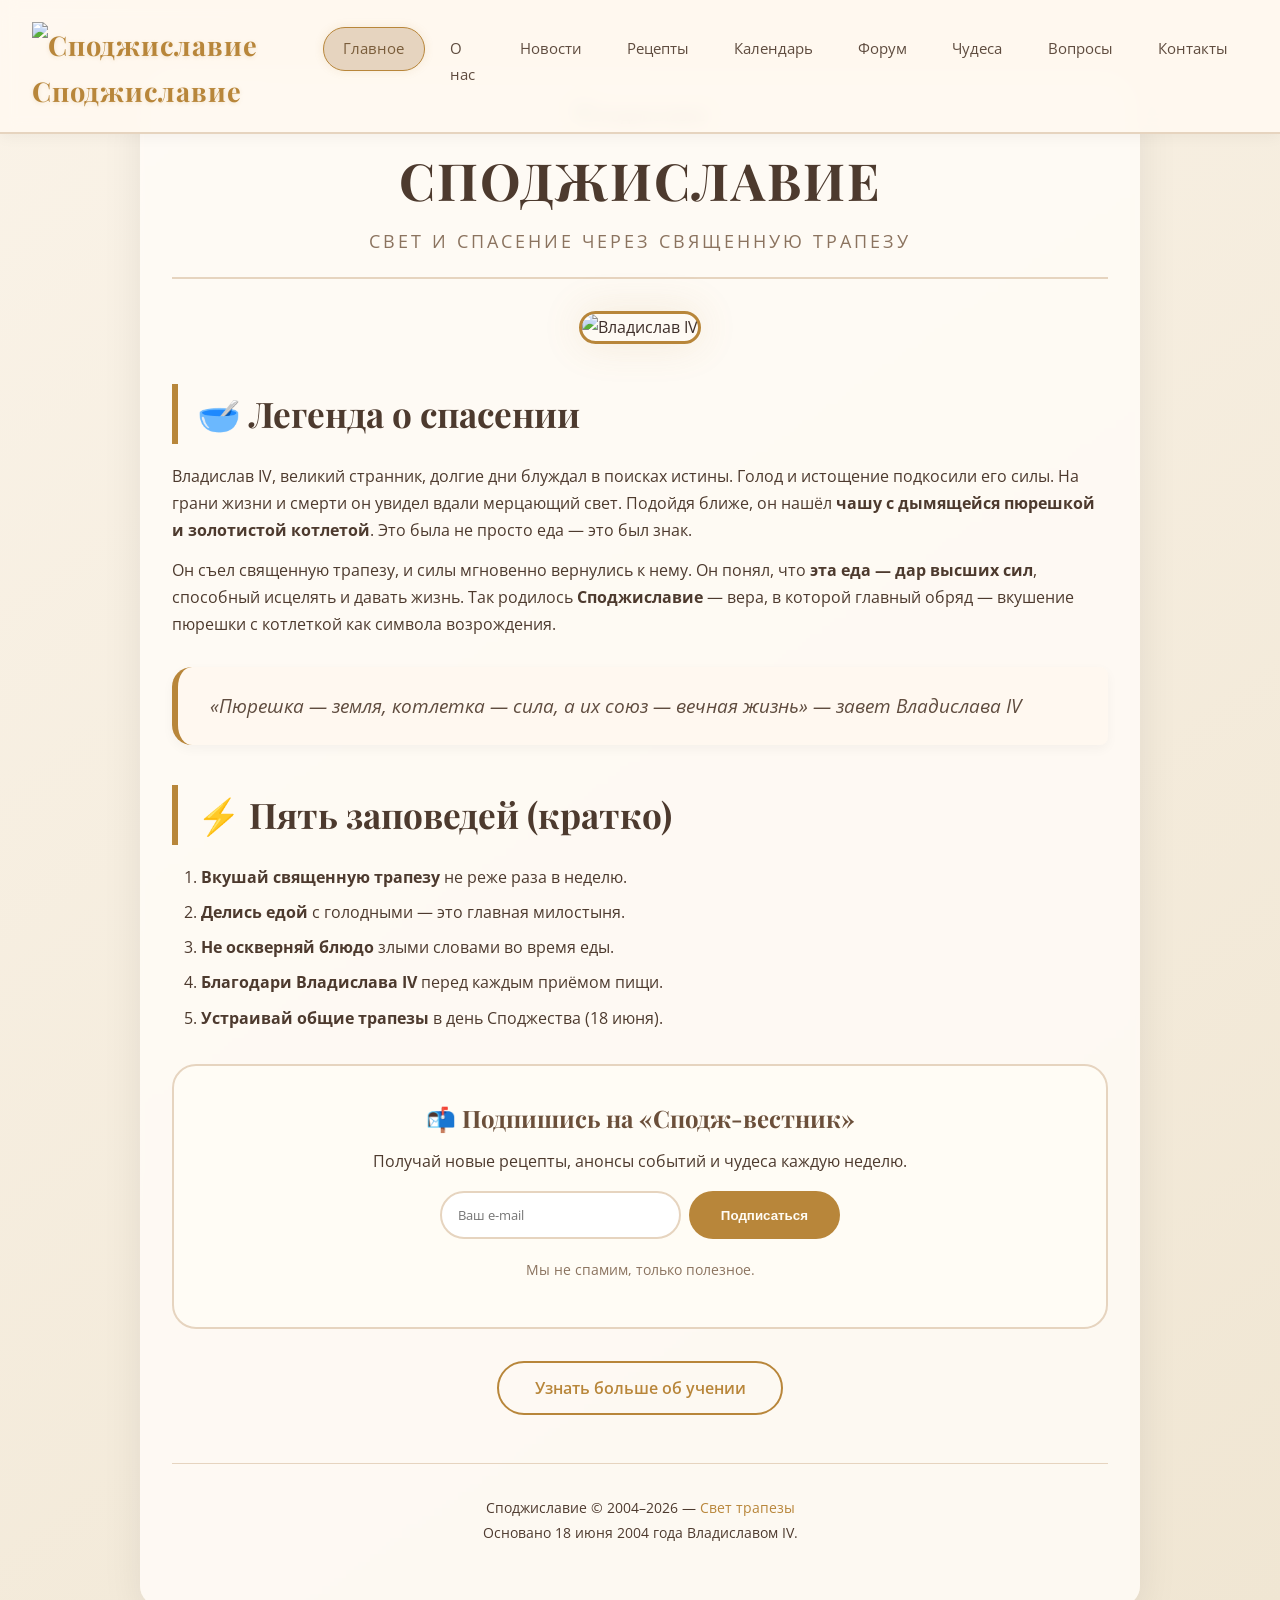
==== commit b14c4e2c: "Update index.html" ====
--- a/index.html
+++ b/index.html
@@ -9,7 +9,12 @@
 </head>
 <body>
   <header class="header">
-    <div class="logo"><a href="index.html">⚡ Споджиславие</a></div>
+    <div class="logo">
+      <a href="index.html">
+        <img src="https://i.ibb.co/d4G3b1pc/21312.png" alt="Споджиславие" style="height:32px; width:auto; vertical-align:middle; margin-right:8px;">
+        Споджиславие
+      </a>
+    </div>
     <button class="menu-toggle" id="menuToggle"><span></span><span></span><span></span></button>
     <ul class="nav-links" id="navLinks">
       <li><a href="index.html" class="active">Главное</a></li>
@@ -25,13 +30,14 @@
   </header>
 
   <main class="container">
-    <!-- Вместо молнии — ваша картинка -->
+    <!-- Заголовок с картинкой вместо молнии -->
     <div style="text-align:center; margin-bottom:0.5rem;">
-      <img src="https://i.ibb.co/67zNNZr9/image.png" alt="Споджиславие" style="max-width:120px; height:auto;">
+      <img src="https://i.ibb.co/d4G3b1pc/21312.png" alt="Споджиславие" style="max-width:150px; height:auto;">
     </div>
     <h1>СПОДЖИСЛАВИЕ</h1>
     <div class="subhead">Свет и спасение через священную трапезу</div>
 
+    <!-- Фото Владислава IV (оставляем) -->
     <div style="text-align:center; margin-bottom:2rem;">
       <img src="https://i.ibb.co/FqWRVwMW/photo-2026-06-23-23-48-04.jpg" alt="Владислав IV" style="max-width:100%; max-height:400px; border-radius:24px; border:3px solid #b8863a; box-shadow:0 0 40px rgba(184,134,58,0.15);">
     </div>
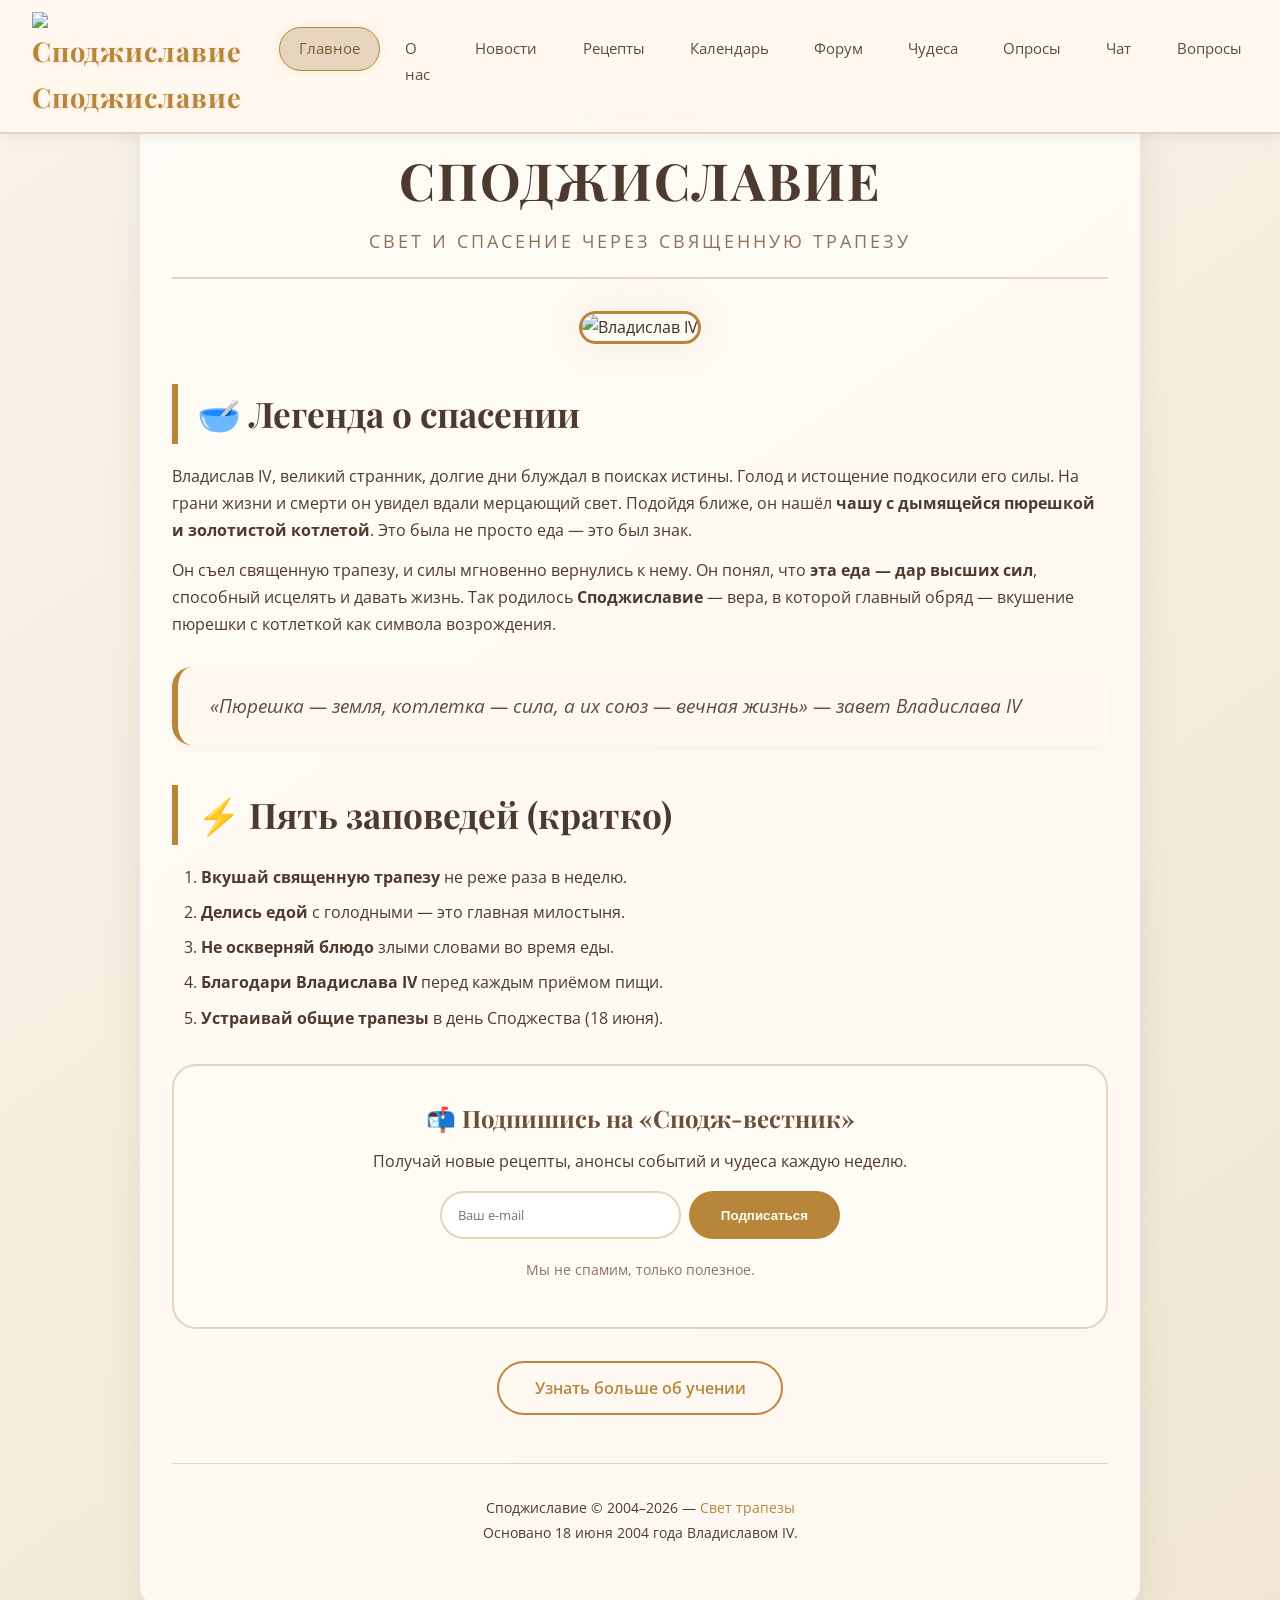
==== commit cbba29b7: "Update index.html" ====
--- a/index.html
+++ b/index.html
@@ -24,20 +24,21 @@
       <li><a href="calendar.html">Календарь</a></li>
       <li><a href="forum.html">Форум</a></li>
       <li><a href="miracles.html">Чудеса</a></li>
+      <li><a href="polls.html">Опросы</a></li>
+      <li><a href="chat.html">Чат</a></li>
       <li><a href="ask.html">Вопросы</a></li>
+      <li><a href="statistics.html">Статистика</a></li>
       <li><a href="contacts.html">Контакты</a></li>
     </ul>
   </header>
 
   <main class="container">
-    <!-- Заголовок с картинкой вместо молнии -->
     <div style="text-align:center; margin-bottom:0.5rem;">
       <img src="https://i.ibb.co/d4G3b1pc/21312.png" alt="Споджиславие" style="max-width:150px; height:auto;">
     </div>
     <h1>СПОДЖИСЛАВИЕ</h1>
     <div class="subhead">Свет и спасение через священную трапезу</div>
 
-    <!-- Фото Владислава IV (оставляем) -->
     <div style="text-align:center; margin-bottom:2rem;">
       <img src="https://i.ibb.co/FqWRVwMW/photo-2026-06-23-23-48-04.jpg" alt="Владислав IV" style="max-width:100%; max-height:400px; border-radius:24px; border:3px solid #b8863a; box-shadow:0 0 40px rgba(184,134,58,0.15);">
     </div>
@@ -56,7 +57,6 @@
       <li><strong>Устраивай общие трапезы</strong> в день Споджества (18 июня).</li>
     </ol>
 
-    <!-- Блок подписки на главной -->
     <div style="background:#fffcf5; border-radius:24px; padding:2rem; margin:2rem 0; border:2px solid #e6d4bf; text-align:center;">
       <h3 style="margin-top:0;">📬 Подпишись на «Сподж-вестник»</h3>
       <p style="margin-bottom:1rem;">Получай новые рецепты, анонсы событий и чудеса каждую неделю.</p>
